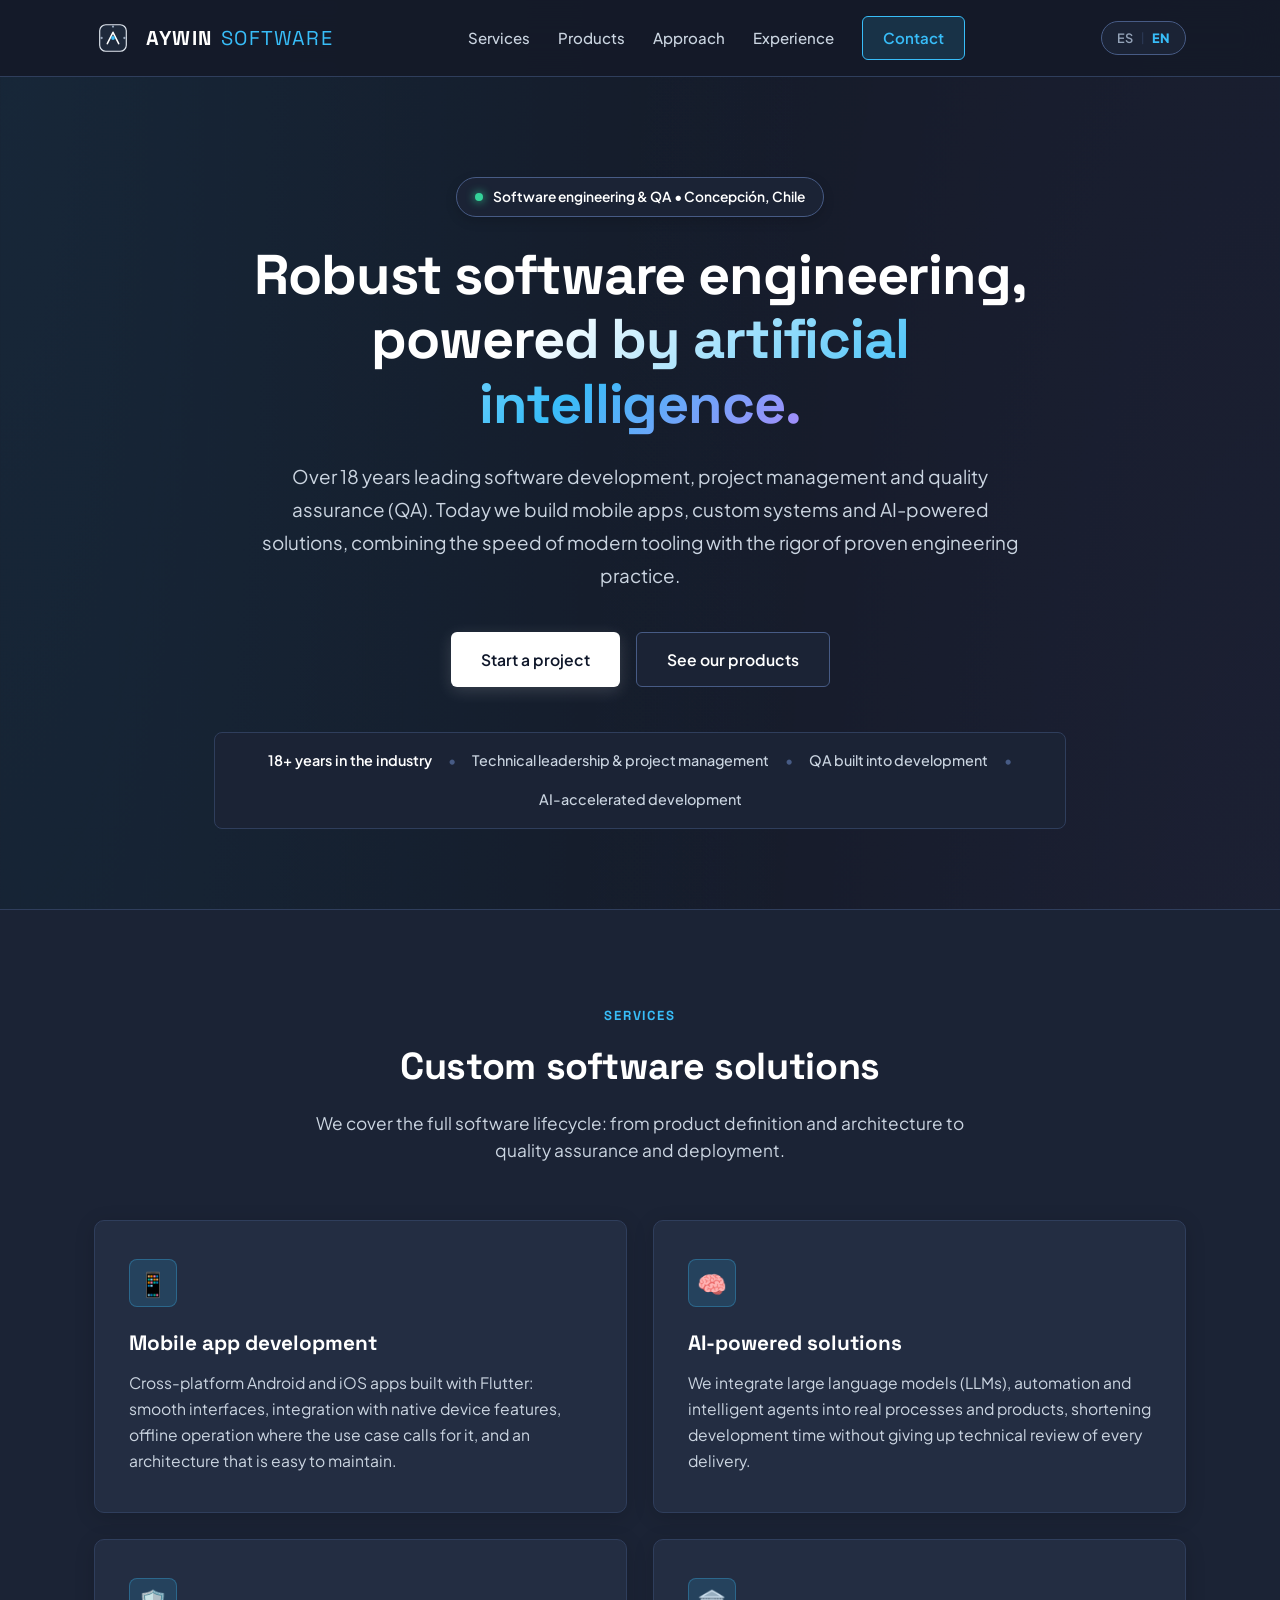
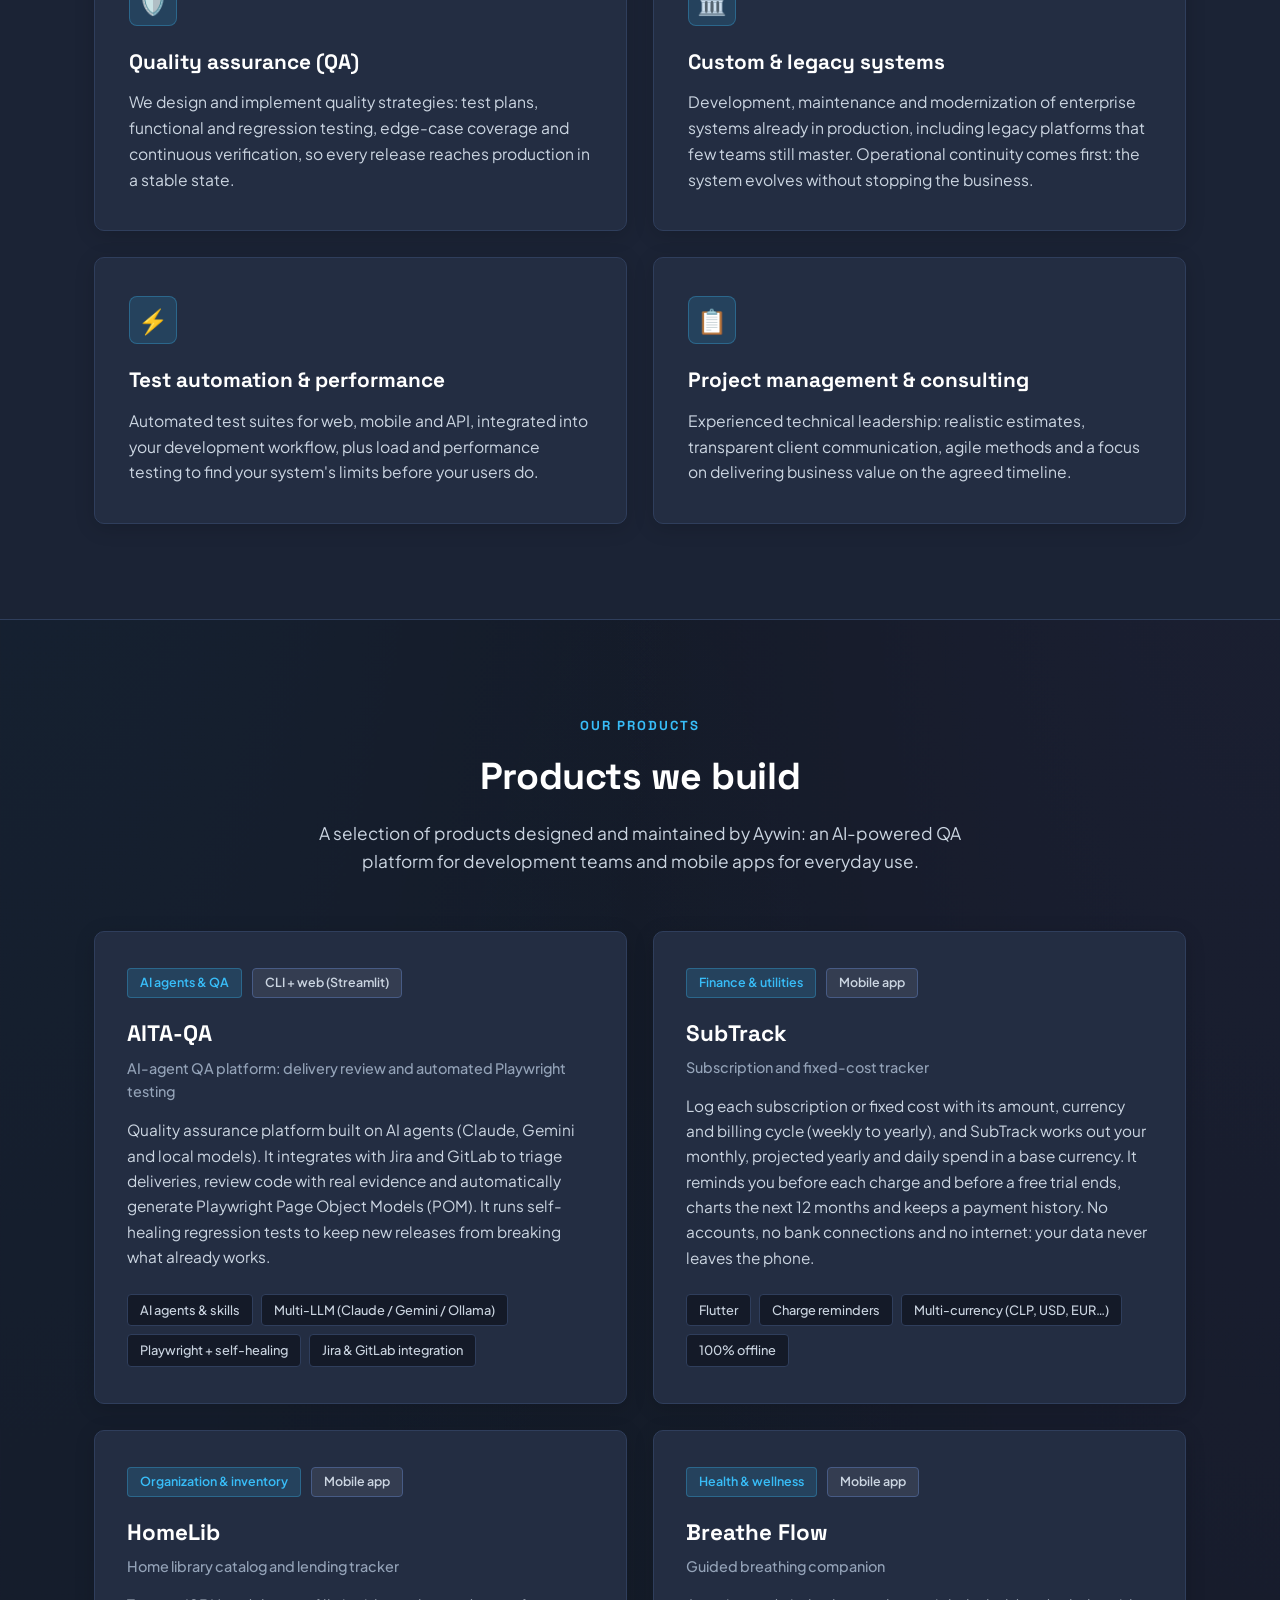
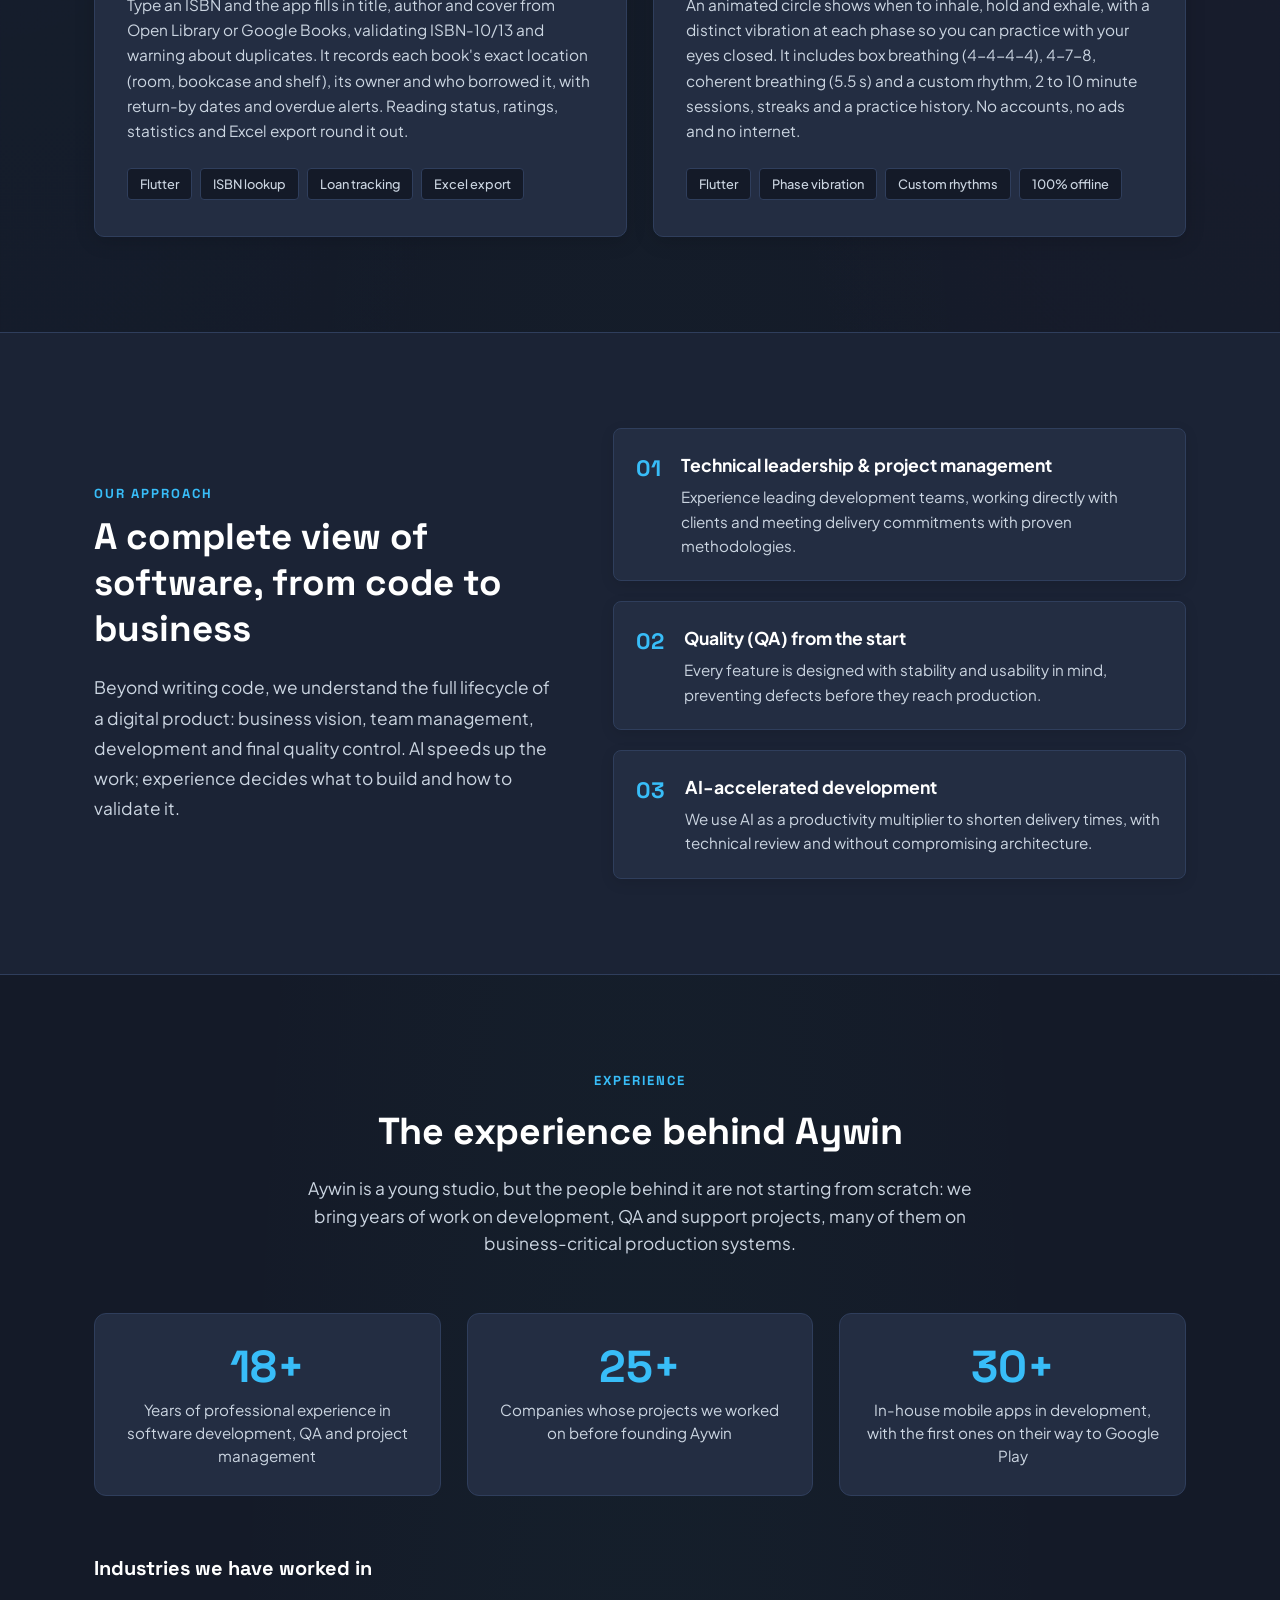
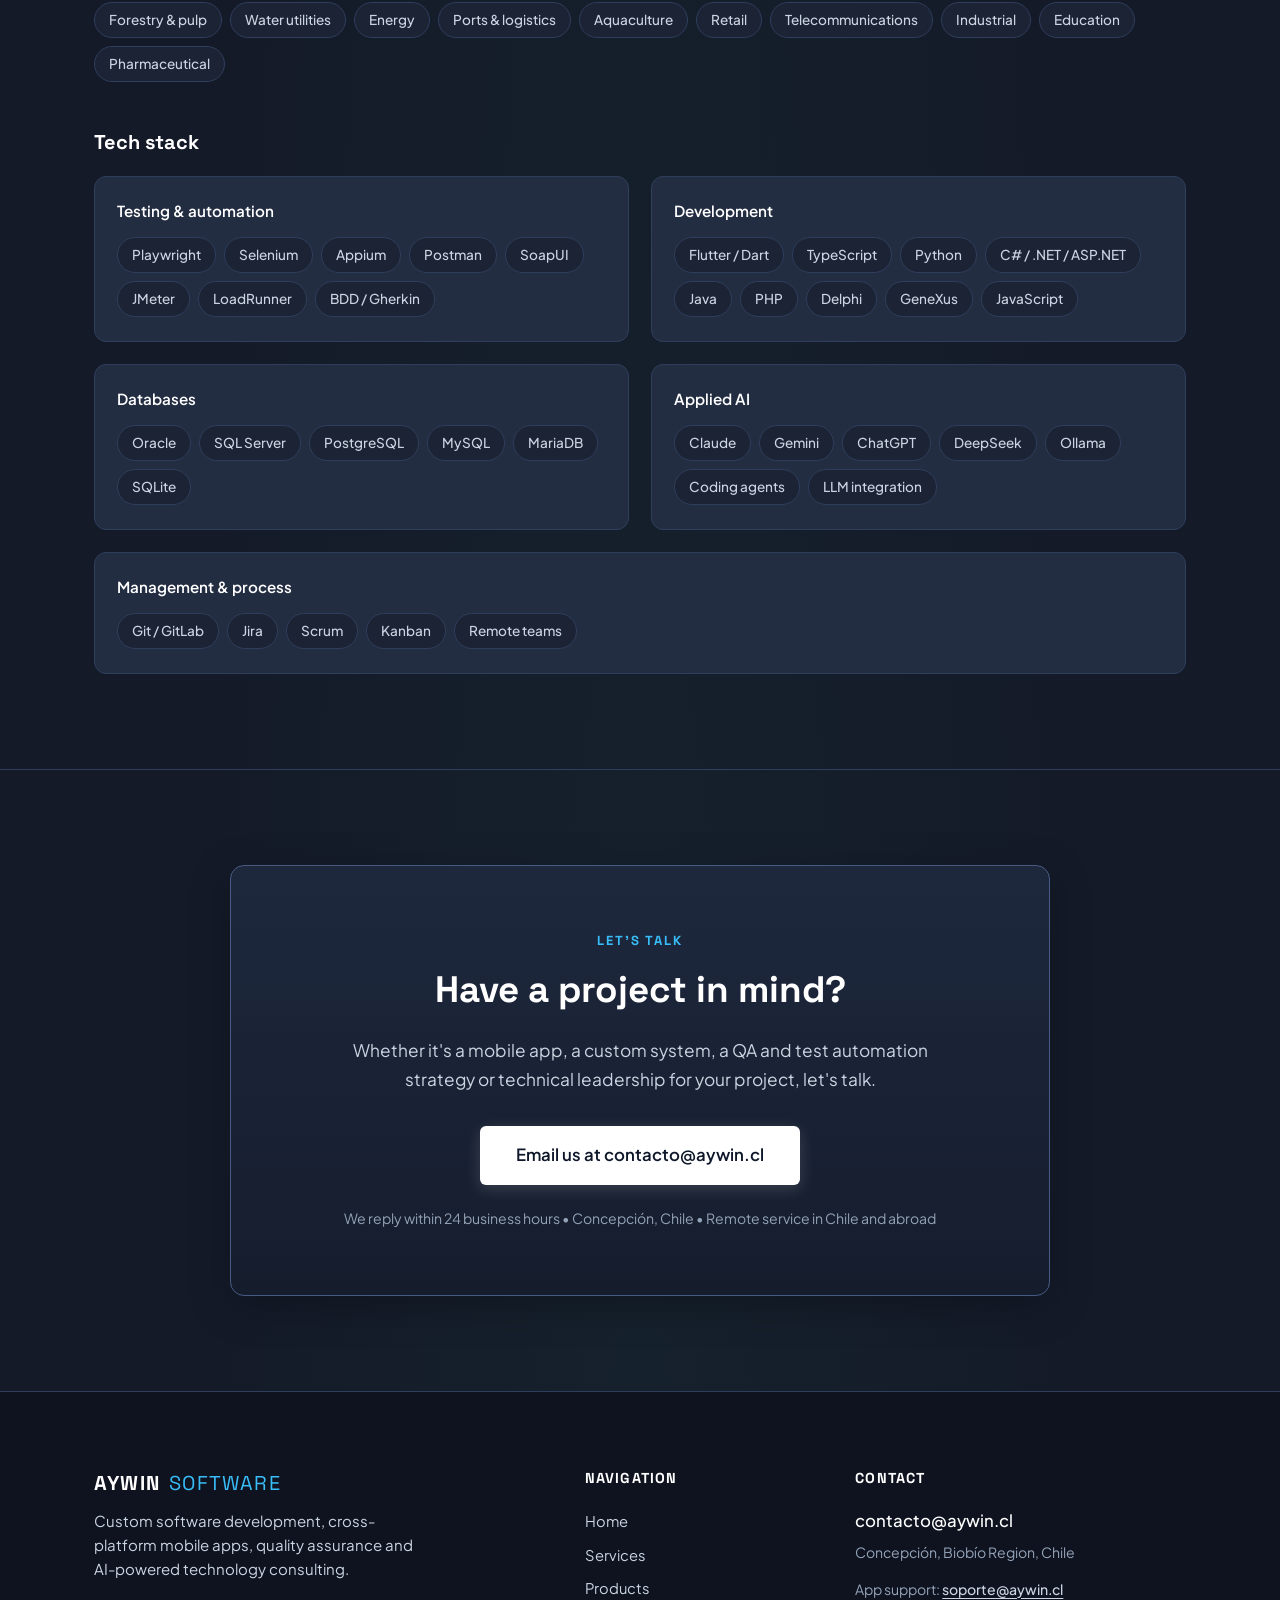
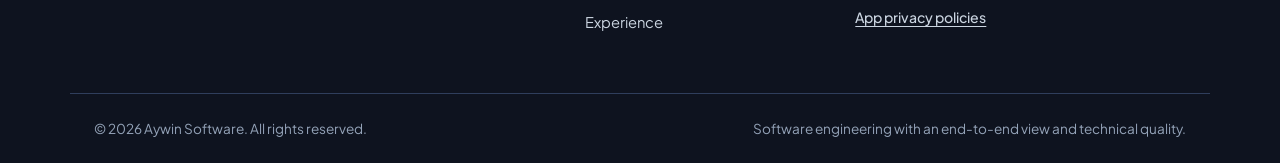
==== en/index.html @ 8db913af "Add static English landing (/en/) and revise privacy policies - en/index.html generated from index.h" ====
<!DOCTYPE html>
<html lang="en" data-i18n-mode="static">
<head>
    <!-- GENERADO por generar_en.js desde index.html + i18n.js. No editar a mano. -->
    <!-- Google tag (gtag.js) -->
    <script async src="https://www.googletagmanager.com/gtag/js?id=G-4CEL4YS32C"></script>
    <script>
      window.dataLayer = window.dataLayer || [];
      function gtag(){dataLayer.push(arguments);}
      gtag('js', new Date());

      gtag('config', 'G-4CEL4YS32C');
    </script>

    <meta charset="UTF-8">
    <meta name="viewport" content="width=device-width, initial-scale=1.0">
    <title>Aywin Software | Software engineering, QA &amp; AI • Concepción, Chile</title>
    <meta name="description" content="Software development, QA and test automation, Flutter mobile apps and AI solutions. Over 18 years of experience. Concepción, Chile.">
    <meta name="keywords" content="desarrollo de software concepcion, ingenieria de software concepcion, consultoria qa chile, automatizacion de pruebas biobio, testing playwright, desarrollo aplicaciones moviles chile, flutter concepcion, agentes ia chile, aita-qa">
    <meta name="author" content="Aywin Software">
    <meta name="robots" content="index, follow, max-image-preview:large">
    <link rel="canonical" href="https://aywin.cl/en/">
    <link rel="alternate" hreflang="es" href="https://aywin.cl/">
    <link rel="alternate" hreflang="en" href="https://aywin.cl/en/">
    <link rel="alternate" hreflang="x-default" href="https://aywin.cl/">

    <!-- Geolocalización SEO (Concepción, Región del Biobío, Chile) -->
    <meta name="geo.region" content="CL-BI">
    <meta name="geo.placename" content="Concepción">
    <meta name="geo.position" content="-36.827;-73.0503">
    <meta name="ICBM" content="-36.827, -73.0503">

    <!-- Open Graph / Redes Sociales (WhatsApp, LinkedIn, Facebook) -->
    <meta property="og:type" content="website">
    <meta property="og:url" content="https://aywin.cl/en/">
    <meta property="og:title" content="Aywin Software | Software engineering, QA &amp; AI">
    <meta property="og:description" content="Software development, QA and test automation, Flutter mobile apps and AI solutions. Over 18 years of experience. Concepción, Chile.">
    <meta property="og:image" content="https://aywin.cl/og-image.jpg">
    <meta property="og:image:width" content="1200">
    <meta property="og:image:height" content="630">
    <meta property="og:locale" content="en_US">
    <meta property="og:locale:alternate" content="es_CL">
    <meta property="og:site_name" content="Aywin Software">

    <!-- Twitter Card -->
    <meta name="twitter:card" content="summary_large_image">
    <meta name="twitter:url" content="https://aywin.cl/en/">
    <meta name="twitter:title" content="Aywin Software | Software engineering, QA &amp; AI">
    <meta name="twitter:description" content="Software development, QA and test automation, Flutter mobile apps and AI solutions. Over 18 years of experience. Concepción, Chile.">
    <meta name="twitter:image" content="https://aywin.cl/og-image.jpg">

    <!-- Datos Estructurados Schema.org (JSON-LD) para Google Search -->
    <script type="application/ld+json">
    {
      "@context": "https://schema.org",
      "@type": "ProfessionalService",
      "name": "Aywin Software",
      "image": "https://aywin.cl/og-image.jpg",
      "logo": "https://aywin.cl/apple-touch-icon.png",
      "@id": "https://aywin.cl/#organization",
      "url": "https://aywin.cl/",
      "email": "contacto@aywin.cl",
      "priceRange": "$$",
      "address": {
        "@type": "PostalAddress",
        "addressLocality": "Concepción",
        "addressRegion": "Región del Biobío",
        "addressCountry": "CL"
      },
      "geo": {
        "@type": "GeoCoordinates",
        "latitude": -36.827,
        "longitude": -73.0503
      },
      "areaServed": [
        { "@type": "AdministrativeArea", "name": "Región del Biobío" },
        { "@type": "Country", "name": "Chile" },
        { "@type": "Country", "name": "Global" }
      ],
      "knowsAbout": [
        "Software Engineering",
        "Quality Assurance",
        "Playwright Test Automation",
        "Flutter Mobile Development",
        "AI Agent Architectures",
        "Python",
        "PHP",
        ".NET"
      ]
    }
    </script>

    <link rel="preconnect" href="https://fonts.googleapis.com">
    <link rel="preconnect" href="https://fonts.gstatic.com" crossorigin>
    <link href="https://fonts.googleapis.com/css2?family=Plus+Jakarta+Sans:wght@400;500;600;700;800&family=Space+Grotesk:wght@500;600;700&display=swap" rel="stylesheet">
        <meta name="theme-color" content="#141A28">
    <link rel="icon" type="image/svg+xml" href="/favicon.svg">
    <link rel="apple-touch-icon" href="/apple-touch-icon.png">
    <link rel="stylesheet" href="/styles.css?v=1.5">
    <script src="/i18n.js?v=1.6" defer></script>
</head>
<body>

    <a href="#main" class="skip-link" data-i18n="a11y.skip">Skip to content</a>

    <!-- NAVEGACIÓN -->
    <header class="site-header">
        <div class="container nav-container">
            <a href="#inicio" class="brand-logo" aria-label="Aywin Software — Home">
                <svg class="logo-symbol" aria-hidden="true" focusable="false" viewBox="0 0 100 100" fill="none" xmlns="http://www.w3.org/2000/svg">
                    <rect x="15" y="15" width="70" height="70" rx="16" stroke="#E2E8F0" stroke-width="3" fill="#1E293B"/>
                    <path d="M35 65L50 35L65 65" stroke="#FFFFFF" stroke-width="4" stroke-linecap="round" stroke-linejoin="round"/>
                    <circle cx="50" cy="50" r="5" fill="#38BDF8"/>
                    <circle cx="50" cy="20" r="3" fill="#94A3B8"/>
                    <circle cx="80" cy="50" r="3" fill="#94A3B8"/>
                    <circle cx="20" cy="50" r="3" fill="#94A3B8"/>
                </svg>
                <span class="brand-text">AYWIN <span>SOFTWARE</span></span>
            </a>
            <nav class="nav-links" id="navLinks">
                <a href="#servicios" data-i18n="nav.services">Services</a>
                <a href="#productos" data-i18n="nav.products">Products</a>
                <a href="#ingenieria" data-i18n="nav.engineering">Approach</a>
                <a href="#experiencia" data-i18n="nav.experience">Experience</a>
                <a href="#contacto" class="btn-nav" data-i18n="nav.contact">Contact</a>
            </nav>
            <div class="nav-actions">
                <div class="lang-switch" id="langSwitch" role="group" aria-label="Cambiar idioma / Switch language">
                    <a class="lang-btn" href="/" hreflang="es" lang="es" data-lang="es" title="Español">ES</a>
                    <span class="lang-divider" aria-hidden="true">|</span>
                    <a class="lang-btn active" href="/en/" hreflang="en" lang="en" data-lang="en" title="English" aria-current="page">EN</a>
                </div>
                <button type="button" class="nav-toggle" id="navToggle" aria-label="Open navigation menu" aria-expanded="false" aria-controls="navLinks">
                    <span></span>
                    <span></span>
                    <span></span>
                </button>
            </div>
        </div>
    </header>

    <main id="main">

    <!-- HERO SECTION -->
    <section id="inicio" class="hero-section">
        <div class="container hero-content">
            <div class="badge-chip">
                <span class="status-indicator" aria-hidden="true"></span> <span data-i18n="hero.badge">Software engineering & QA • Concepción, Chile</span>
            </div>
            <h1 class="hero-title">
                <span data-i18n="hero.title_p1">Robust software engineering,</span> <br>
                <span class="gradient-text" data-i18n="hero.title_p2">powered by artificial intelligence.</span>
            </h1>
            <p class="hero-subtitle" data-i18n="hero.subtitle">Over 18 years leading software development, project management and quality assurance (QA). Today we build mobile apps, custom systems and AI-powered solutions, combining the speed of modern tooling with the rigor of proven engineering practice.</p>
            <div class="hero-actions">
                <a href="#contacto" class="btn btn-primary" data-i18n="hero.btn_project">Start a project</a>
                <a href="#productos" class="btn btn-secondary" data-i18n="hero.btn_portfolio">See our products</a>
            </div>
            <div class="credentials-strip">
                <span class="credential-tag" data-i18n="hero.cred_years">18+ years in the industry</span>
                <span class="dot" aria-hidden="true">•</span>
                <span data-i18n="hero.cred_leadership">Technical leadership & project management</span>
                <span class="dot" aria-hidden="true">•</span>
                <span data-i18n="hero.cred_qa">QA built into development</span>
                <span class="dot" aria-hidden="true">•</span>
                <span data-i18n="hero.cred_ai">AI-accelerated development</span>
            </div>
        </div>
    </section>

    <!-- CAPACIDADES & SERVICIOS EMPRESARIALES -->
    <section id="servicios" class="services-section">
        <div class="container">
            <div class="section-header text-center">
                <span class="section-tag" data-i18n="services.tag">SERVICES</span>
                <h2 data-i18n="services.title">Custom software solutions</h2>
                <p data-i18n="services.subtitle">We cover the full software lifecycle: from product definition and architecture to quality assurance and deployment.</p>
            </div>

            <div class="services-grid">
                
                <div class="service-card">
                    <div class="service-icon-box" aria-hidden="true">📱</div>
                    <h3 data-i18n="services.mobile.title">Mobile app development</h3>
                    <p data-i18n="services.mobile.desc">Cross-platform Android and iOS apps built with Flutter: smooth interfaces, integration with native device features, offline operation where the use case calls for it, and an architecture that is easy to maintain.</p>
                </div>

                <div class="service-card">
                    <div class="service-icon-box" aria-hidden="true">🧠</div>
                    <h3 data-i18n="services.ai.title">AI-powered solutions</h3>
                    <p data-i18n="services.ai.desc">We integrate large language models (LLMs), automation and intelligent agents into real processes and products, shortening development time without giving up technical review of every delivery.</p>
                </div>

                <div class="service-card">
                    <div class="service-icon-box" aria-hidden="true">🛡️</div>
                    <h3 data-i18n="services.qa.title">Quality assurance (QA)</h3>
                    <p data-i18n="services.qa.desc">We design and implement quality strategies: test plans, functional and regression testing, edge-case coverage and continuous verification, so every release reaches production in a stable state.</p>
                </div>

                <div class="service-card">
                    <div class="service-icon-box" aria-hidden="true">🏛️</div>
                    <h3 data-i18n="services.legacy.title">Custom & legacy systems</h3>
                    <p data-i18n="services.legacy.desc">Development, maintenance and modernization of enterprise systems already in production, including legacy platforms that few teams still master. Operational continuity comes first: the system evolves without stopping the business.</p>
                </div>

                <div class="service-card">
                    <div class="service-icon-box" aria-hidden="true">⚡</div>
                    <h3 data-i18n="services.automation.title">Test automation & performance</h3>
                    <p data-i18n="services.automation.desc">Automated test suites for web, mobile and API, integrated into your development workflow, plus load and performance testing to find your system's limits before your users do.</p>
                </div>

                <div class="service-card">
                    <div class="service-icon-box" aria-hidden="true">📋</div>
                    <h3 data-i18n="services.consulting.title">Project management & consulting</h3>
                    <p data-i18n="services.consulting.desc">Experienced technical leadership: realistic estimates, transparent client communication, agile methods and a focus on delivering business value on the agreed timeline.</p>
                </div>

            </div>
        </div>
    </section>

    <!-- PORTAFOLIO DE PRODUCTOS PROPIOS -->
    <section id="productos" class="portfolio-section">
        <div class="container">
            <div class="section-header text-center">
                <span class="section-tag" data-i18n="products.tag">OUR PRODUCTS</span>
                <h2 data-i18n="products.title">Products we build</h2>
                <p data-i18n="products.subtitle">A selection of products designed and maintained by Aywin: an AI-powered QA platform for development teams and mobile apps for everyday use.</p>
            </div>

            <div class="portfolio-grid">

                <!-- CARD 1: AITA-QA -->
                <div class="portfolio-card">
                    <div class="card-meta">
                        <span class="category-pill" data-i18n="product.aita.cat">AI agents & QA</span>
                        <span class="platform-pill" data-i18n="product.aita.platform">CLI + web (Streamlit)</span>
                    </div>
                    <h3 data-i18n="product.aita.title">AITA-QA</h3>
                    <p class="card-subtitle" data-i18n="product.aita.subtitle">AI-agent QA platform: delivery review and automated Playwright testing</p>
                    <p class="card-description" data-i18n="product.aita.desc">Quality assurance platform built on AI agents (Claude, Gemini and local models). It integrates with Jira and GitLab to triage deliveries, review code with real evidence and automatically generate Playwright Page Object Models (POM). It runs self-healing regression tests to keep new releases from breaking what already works.</p>
                    <div class="card-badges">
                        <span data-i18n="product.aita.b1">AI agents & skills</span>
                        <span data-i18n="product.aita.b2">Multi-LLM (Claude / Gemini / Ollama)</span>
                        <span data-i18n="product.aita.b3">Playwright + self-healing</span>
                        <span data-i18n="product.aita.b4">Jira & GitLab integration</span>
                    </div>
                </div>

                <!-- CARD 2: SUBTRACK -->
                <div class="portfolio-card">
                    <div class="card-meta">
                        <span class="category-pill" data-i18n="product.subtrack.cat">Finance & utilities</span>
                        <span class="platform-pill" data-i18n="product.subtrack.platform">Mobile app</span>
                    </div>
                    <h3 data-i18n="product.subtrack.title">SubTrack</h3>
                    <p class="card-subtitle" data-i18n="product.subtrack.subtitle">Subscription and fixed-cost tracker</p>
                    <p class="card-description" data-i18n="product.subtrack.desc">Log each subscription or fixed cost with its amount, currency and billing cycle (weekly to yearly), and SubTrack works out your monthly, projected yearly and daily spend in a base currency. It reminds you before each charge and before a free trial ends, charts the next 12 months and keeps a payment history. No accounts, no bank connections and no internet: your data never leaves the phone.</p>
                    <div class="card-badges">
                        <span data-i18n="product.subtrack.b1">Flutter</span>
                        <span data-i18n="product.subtrack.b2">Charge reminders</span>
                        <span data-i18n="product.subtrack.b3">Multi-currency (CLP, USD, EUR…)</span>
                        <span data-i18n="product.subtrack.b4">100% offline</span>
                    </div>
                </div>

                <!-- CARD 3: HOMELIB -->
                <div class="portfolio-card">
                    <div class="card-meta">
                        <span class="category-pill" data-i18n="product.library.cat">Organization & inventory</span>
                        <span class="platform-pill" data-i18n="product.library.platform">Mobile app</span>
                    </div>
                    <h3 data-i18n="product.library.title">HomeLib</h3>
                    <p class="card-subtitle" data-i18n="product.library.subtitle">Home library catalog and lending tracker</p>
                    <p class="card-description" data-i18n="product.library.desc">Type an ISBN and the app fills in title, author and cover from Open Library or Google Books, validating ISBN-10/13 and warning about duplicates. It records each book's exact location (room, bookcase and shelf), its owner and who borrowed it, with return-by dates and overdue alerts. Reading status, ratings, statistics and Excel export round it out.</p>
                    <div class="card-badges">
                        <span data-i18n="product.library.b1">Flutter</span>
                        <span data-i18n="product.library.b2">ISBN lookup</span>
                        <span data-i18n="product.library.b3">Loan tracking</span>
                        <span data-i18n="product.library.b4">Excel export</span>
                    </div>
                </div>

                <!-- CARD 4: BREATHE FLOW -->
                <div class="portfolio-card">
                    <div class="card-meta">
                        <span class="category-pill" data-i18n="product.breathe.cat">Health & wellness</span>
                        <span class="platform-pill" data-i18n="product.breathe.platform">Mobile app</span>
                    </div>
                    <h3 data-i18n="product.breathe.title">Breathe Flow</h3>
                    <p class="card-subtitle" data-i18n="product.breathe.subtitle">Guided breathing companion</p>
                    <p class="card-description" data-i18n="product.breathe.desc">An animated circle shows when to inhale, hold and exhale, with a distinct vibration at each phase so you can practice with your eyes closed. It includes box breathing (4-4-4-4), 4-7-8, coherent breathing (5.5 s) and a custom rhythm, 2 to 10 minute sessions, streaks and a practice history. No accounts, no ads and no internet.</p>
                    <div class="card-badges">
                        <span data-i18n="product.breathe.b1">Flutter</span>
                        <span data-i18n="product.breathe.b2">Phase vibration</span>
                        <span data-i18n="product.breathe.b3">Custom rhythms</span>
                        <span data-i18n="product.breathe.b4">100% offline</span>
                    </div>
                </div>

            </div>
        </div>
    </section>

    <!-- INGENIERÍA & VANGUARDIA IA -->
    <section id="ingenieria" class="approach-section">
        <div class="container">
            <div class="approach-grid">
                <div class="approach-lead">
                    <span class="section-tag" data-i18n="diff.tag">OUR APPROACH</span>
                    <h2 data-i18n="diff.title">A complete view of software, from code to business</h2>
                    <p data-i18n="diff.lead">Beyond writing code, we understand the full lifecycle of a digital product: business vision, team management, development and final quality control. AI speeds up the work; experience decides what to build and how to validate it.</p>
                </div>
                <div class="approach-items">
                    <div class="approach-item">
                        <div class="item-num">01</div>
                        <div>
                            <h4 data-i18n="diff.item1.title">Technical leadership & project management</h4>
                            <p data-i18n="diff.item1.desc">Experience leading development teams, working directly with clients and meeting delivery commitments with proven methodologies.</p>
                        </div>
                    </div>
                    <div class="approach-item">
                        <div class="item-num">02</div>
                        <div>
                            <h4 data-i18n="diff.item2.title">Quality (QA) from the start</h4>
                            <p data-i18n="diff.item2.desc">Every feature is designed with stability and usability in mind, preventing defects before they reach production.</p>
                        </div>
                    </div>
                    <div class="approach-item">
                        <div class="item-num">03</div>
                        <div>
                            <h4 data-i18n="diff.item3.title">AI-accelerated development</h4>
                            <p data-i18n="diff.item3.desc">We use AI as a productivity multiplier to shorten delivery times, with technical review and without compromising architecture.</p>
                        </div>
                    </div>
                </div>
            </div>
        </div>
    </section>

    <!-- EXPERIENCIA -->
    <section id="experiencia" class="experience-section">
        <div class="container">
            <div class="section-header text-center">
                <span class="section-tag" data-i18n="exp.tag">EXPERIENCE</span>
                <h2 data-i18n="exp.title">The experience behind Aywin</h2>
                <p data-i18n="exp.subtitle">Aywin is a young studio, but the people behind it are not starting from scratch: we bring years of work on development, QA and support projects, many of them on business-critical production systems.</p>
            </div>

            <div class="stats-grid">
                <div class="stat-tile">
                    <div class="stat-value">18+</div>
                    <div class="stat-label" data-i18n="exp.stat_years">Years of professional experience in software development, QA and project management</div>
                </div>
                <div class="stat-tile">
                    <div class="stat-value">25+</div>
                    <div class="stat-label" data-i18n="exp.stat_companies">Companies whose projects we worked on before founding Aywin</div>
                </div>
                <div class="stat-tile">
                    <div class="stat-value">30+</div>
                    <div class="stat-label" data-i18n="exp.stat_apps">In-house mobile apps in development, with the first ones on their way to Google Play</div>
                </div>
            </div>

            <div class="exp-block">
                <h3 data-i18n="exp.sectors_title">Industries we have worked in</h3>
                <div class="chip-row">
                    <span data-i18n="exp.sector.forestry">Forestry & pulp</span>
                    <span data-i18n="exp.sector.water">Water utilities</span>
                    <span data-i18n="exp.sector.energy">Energy</span>
                    <span data-i18n="exp.sector.ports">Ports & logistics</span>
                    <span data-i18n="exp.sector.aqua">Aquaculture</span>
                    <span data-i18n="exp.sector.retail">Retail</span>
                    <span data-i18n="exp.sector.telco">Telecommunications</span>
                    <span data-i18n="exp.sector.industry">Industrial</span>
                    <span data-i18n="exp.sector.education">Education</span>
                    <span data-i18n="exp.sector.pharma">Pharmaceutical</span>
                </div>
            </div>

            <div class="exp-block">
                <h3 data-i18n="exp.stack_title">Tech stack</h3>
                <div class="stack-grid">
                    <div class="stack-group">
                        <h4 data-i18n="exp.stack.testing">Testing & automation</h4>
                        <div class="chip-row">
                            <span>Playwright</span><span>Selenium</span><span>Appium</span><span>Postman</span><span>SoapUI</span><span>JMeter</span><span>LoadRunner</span><span>BDD / Gherkin</span>
                        </div>
                    </div>
                    <div class="stack-group">
                        <h4 data-i18n="exp.stack.dev">Development</h4>
                        <div class="chip-row">
                            <span>Flutter / Dart</span><span>TypeScript</span><span>Python</span><span>C# / .NET / ASP.NET</span><span>Java</span><span>PHP</span><span>Delphi</span><span>GeneXus</span><span>JavaScript</span>
                        </div>
                    </div>
                    <div class="stack-group">
                        <h4 data-i18n="exp.stack.data">Databases</h4>
                        <div class="chip-row">
                            <span>Oracle</span><span>SQL Server</span><span>PostgreSQL</span><span>MySQL</span><span>MariaDB</span><span>SQLite</span>
                        </div>
                    </div>
                    <div class="stack-group">
                        <h4 data-i18n="exp.stack.ai">Applied AI</h4>
                        <div class="chip-row">
                            <span>Claude</span><span>Gemini</span><span>ChatGPT</span><span>DeepSeek</span><span>Ollama</span><span data-i18n="exp.stack.agents">Coding agents</span><span data-i18n="exp.stack.llm">LLM integration</span>
                        </div>
                    </div>
                    <div class="stack-group">
                        <h4 data-i18n="exp.stack.process">Management & process</h4>
                        <div class="chip-row">
                            <span>Git / GitLab</span><span>Jira</span><span>Scrum</span><span>Kanban</span><span data-i18n="exp.stack.remote">Remote teams</span>
                        </div>
                    </div>
                </div>
            </div>
        </div>
    </section>

    <!-- CONTACTO / CTA -->
    <section id="contacto" class="contact-section">
        <div class="container">
            <div class="contact-box">
                <span class="section-tag" data-i18n="contact.tag">LET'S TALK</span>
                <h2 data-i18n="contact.title">Have a project in mind?</h2>
                <p data-i18n="contact.subtitle">Whether it's a mobile app, a custom system, a QA and test automation strategy or technical leadership for your project, let's talk.</p>
                <div class="contact-action-row">
                    <a href="mailto:contacto@aywin.cl" class="btn btn-primary btn-large" data-i18n="contact.btn">Email us at contacto@aywin.cl</a>
                </div>
                <p class="contact-subtext" data-i18n="contact.subtext">We reply within 24 business hours • Concepción, Chile • Remote service in Chile and abroad</p>
            </div>
        </div>
    </section>

    </main>

    <!-- FOOTER -->
    <footer class="site-footer">
        <div class="container footer-container">
            <div class="footer-col-brand">
                <div class="brand-text">AYWIN <span>SOFTWARE</span></div>
                <p class="footer-desc" data-i18n="footer.desc">Custom software development, cross-platform mobile apps, quality assurance and AI-powered technology consulting.</p>
            </div>
            <div class="footer-col-links">
                <h4 data-i18n="footer.nav_title">Navigation</h4>
                <ul>
                    <li><a href="#inicio" data-i18n="footer.nav_home">Home</a></li>
                    <li><a href="#servicios" data-i18n="footer.nav_services">Services</a></li>
                    <li><a href="#productos" data-i18n="footer.nav_products">Products</a></li>
                    <li><a href="#experiencia" data-i18n="nav.experience">Experience</a></li>
                </ul>
            </div>
            <div class="footer-col-contact">
                <h4 data-i18n="footer.contact_title">Contact</h4>
                <p><a href="mailto:contacto@aywin.cl">contacto@aywin.cl</a></p>
                <p class="location-text" data-i18n="footer.location">Concepción, Biobío Region, Chile</p>
                <p class="footer-support"><span data-i18n="footer.support">App support:</span> <a href="mailto:soporte@aywin.cl">soporte@aywin.cl</a></p>
                <p class="footer-support"><a href="/privacy.html" data-i18n="footer.privacy">App privacy policies</a></p>
            </div>
        </div>
        <div class="footer-bottom">
            <div class="container bottom-bar">
                <p data-i18n="footer.rights">&copy; 2026 Aywin Software. All rights reserved.</p>
                <p data-i18n="footer.tagline">Software engineering with an end-to-end view and technical quality.</p>
            </div>
        </div>
    </footer>

    <script>
        const navToggle = document.getElementById('navToggle');
        const navLinks = document.getElementById('navLinks');
        if (navToggle && navLinks) {
            const setMenu = (open) => {
                navLinks.classList.toggle('active', open);
                navToggle.classList.toggle('open', open);
                navToggle.setAttribute('aria-expanded', String(open));
            };
            navToggle.addEventListener('click', () => {
                setMenu(!navLinks.classList.contains('active'));
            });
            navLinks.querySelectorAll('a').forEach(link => {
                link.addEventListener('click', () => setMenu(false));
            });
            document.addEventListener('keydown', (e) => {
                if (e.key === 'Escape' && navLinks.classList.contains('active')) {
                    setMenu(false);
                    navToggle.focus();
                }
            });
        }
    </script>
</body>
</html>
---- styles.css ----
/* ==========================================================================
   AYWIN SOFTWARE - PALETA CORPORATIVA ELEVADA: SLATE CLARO, GRAFITO & CONTRASTE
   ========================================================================== */

:root {
    /* Fondos más claros y contrastados (Slate Corporativo) */
    --bg-base: #141A28;
    --bg-surface: #1B2335;
    --bg-card: #232D42;
    --bg-card-hover: #2B3852;
    --bg-elevated: #33415D;
    
    /* Bordes con alto contraste y definición */
    --border-subtle: #2F3E5C;
    --border-medium: #475B85;
    --border-bright: rgba(255, 255, 255, 0.25);
    
    /* Tipografía nítida */
    --text-primary: #FFFFFF;
    --text-secondary: #CBD5E1;   /* Slate 300: Mucho más legible y claro */
    --text-muted: #94A3B8;       /* Slate 400 */
    
    /* Acentos Tecnológicos & IA */
    --accent-cyan: #38BDF8;      /* Sky 400 */
    --accent-cyan-subtle: rgba(56, 189, 248, 0.15);
    --accent-emerald: #34D399;   /* Emerald 400 */
    --accent-purple: #A78BFA;    /* Violet 400 - Representando IA */
    
    --font-heading: 'Space Grotesk', sans-serif;
    --font-body: 'Plus Jakarta Sans', -apple-system, BlinkMacSystemFont, sans-serif;
}

* {
    box-sizing: border-box;
    margin: 0;
    padding: 0;
}

html {
    scroll-behavior: smooth;
    background-color: var(--bg-base);
    color: var(--text-primary);
    font-family: var(--font-body);
}

body {
    line-height: 1.6;
    overflow-x: hidden;
    background-color: var(--bg-base);
    background-image: 
        radial-gradient(at 0% 0%, rgba(56, 189, 248, 0.08) 0px, transparent 45%),
        radial-gradient(at 100% 20%, rgba(167, 139, 250, 0.06) 0px, transparent 40%),
        radial-gradient(at 50% 100%, rgba(52, 211, 153, 0.04) 0px, transparent 50%);
}

.container {
    max-width: 1140px;
    margin: 0 auto;
    padding: 0 24px;
}

/* ==========================================================================
   NAVBAR
   ========================================================================== */

.site-header {
    position: sticky;
    top: 0;
    z-index: 100;
    backdrop-filter: blur(18px);
    background: rgba(20, 26, 40, 0.9);
    border-bottom: 1px solid var(--border-subtle);
}

.nav-container {
    display: flex;
    align-items: center;
    justify-content: space-between;
    height: 76px;
}

.brand-logo {
    display: flex;
    align-items: center;
    gap: 14px;
    text-decoration: none;
    color: var(--text-primary);
}

.logo-symbol {
    width: 38px;
    height: 38px;
}

.brand-text {
    font-family: var(--font-heading);
    font-size: 1.25rem;
    font-weight: 700;
    letter-spacing: 0.06em;
    color: #FFFFFF;
}

.brand-text span {
    font-weight: 400;
    color: var(--accent-cyan);
    margin-left: 3px;
}

.nav-links {
    display: flex;
    align-items: center;
    gap: 28px;
}

.nav-links a {
    color: var(--text-secondary);
    text-decoration: none;
    font-size: 0.94rem;
    font-weight: 500;
    transition: color 0.2s ease;
}

.nav-links a:hover {
    color: #FFFFFF;
}

.btn-nav {
    padding: 9px 20px;
    border: 1px solid var(--accent-cyan);
    border-radius: 6px;
    background: var(--accent-cyan-subtle);
    color: var(--accent-cyan) !important;
    font-weight: 600 !important;
    transition: all 0.25s ease !important;
}

.btn-nav:hover {
    background: var(--accent-cyan);
    color: #0F172A !important;
    box-shadow: 0 0 20px rgba(56, 189, 248, 0.4);
}

.nav-actions {
    display: flex;
    align-items: center;
    gap: 16px;
}

.lang-switch {
    display: inline-flex;
    align-items: center;
    gap: 3px;
    padding: 4px 10px;
    background: var(--bg-surface);
    border: 1px solid var(--border-medium);
    border-radius: 999px;
}

.lang-btn {
    background: transparent;
    border: none;
    color: var(--text-muted);
    font-family: var(--font-body);
    font-size: 0.8rem;
    font-weight: 600;
    cursor: pointer;
    padding: 2px 5px;
    border-radius: 4px;
    transition: all 0.2s ease;
}

.lang-btn:hover {
    color: #FFFFFF;
}

.lang-btn.active {
    color: var(--accent-cyan);
    font-weight: 800;
}

/* En la landing (/ y /en/) los botones de idioma son enlaces entre páginas */
a.lang-btn {
    text-decoration: none;
    display: inline-block;
}

.lang-divider {
    color: var(--border-subtle);
    font-size: 0.72rem;
    user-select: none;
}

.nav-toggle {
    display: none;
}

/* ==========================================================================
   HERO SECTION
   ========================================================================== */

.hero-section {
    padding: 100px 0 80px;
    text-align: center;
    border-bottom: 1px solid var(--border-subtle);
}

.hero-content {
    max-width: 900px;
}

.badge-chip {
    display: inline-flex;
    align-items: center;
    gap: 10px;
    padding: 8px 18px;
    border-radius: 999px;
    background: var(--bg-surface);
    border: 1px solid var(--border-medium);
    font-size: 0.86rem;
    font-weight: 600;
    color: var(--text-primary);
    margin-bottom: 26px;
    box-shadow: 0 4px 12px rgba(0, 0, 0, 0.15);
}

.status-indicator {
    width: 8px;
    height: 8px;
    background: var(--accent-emerald);
    border-radius: 50%;
    box-shadow: 0 0 10px var(--accent-emerald);
}

.hero-title {
    font-family: var(--font-heading);
    font-size: 3.5rem;
    font-weight: 700;
    line-height: 1.15;
    color: #FFFFFF;
    margin-bottom: 24px;
    letter-spacing: -0.02em;
}

.gradient-text {
    background: linear-gradient(135deg, #FFFFFF 20%, #38BDF8 70%, #A78BFA 100%);
    -webkit-background-clip: text;
    -webkit-text-fill-color: transparent;
}

.hero-subtitle {
    font-size: 1.18rem;
    color: var(--text-secondary);
    line-height: 1.75;
    margin-bottom: 40px;
    max-width: 780px;
    margin-left: auto;
    margin-right: auto;
}

.hero-actions {
    display: flex;
    justify-content: center;
    gap: 16px;
    margin-bottom: 45px;
}

.btn {
    display: inline-flex;
    align-items: center;
    justify-content: center;
    padding: 14px 30px;
    border-radius: 6px;
    font-size: 0.98rem;
    font-weight: 600;
    text-decoration: none;
    transition: all 0.25s ease;
}

.btn-primary {
    background: #FFFFFF;
    color: #0F172A;
    box-shadow: 0 4px 16px rgba(255, 255, 255, 0.15);
}

.btn-primary:hover {
    background: #E2E8F0;
    transform: translateY(-2px);
    box-shadow: 0 8px 25px rgba(255, 255, 255, 0.25);
}

.btn-secondary {
    background: var(--bg-surface);
    color: var(--text-primary);
    border: 1px solid var(--border-medium);
}

.btn-secondary:hover {
    border-color: #FFFFFF;
    background: var(--bg-card);
    transform: translateY(-2px);
}

.btn-large {
    padding: 16px 36px;
    font-size: 1.05rem;
}

/* BARRA DE CREDENCIALES & TECH */
.credentials-strip {
    display: flex;
    justify-content: center;
    align-items: center;
    flex-wrap: wrap;
    gap: 16px;
    padding: 16px 24px;
    border-radius: 8px;
    background: var(--bg-surface);
    border: 1px solid var(--border-subtle);
    font-size: 0.9rem;
    color: var(--text-secondary);
    font-weight: 500;
}

.credential-tag {
    color: #FFFFFF;
    font-weight: 600;
}

.credentials-strip .dot {
    color: var(--border-medium);
}

/* ==========================================================================
   SERVICIOS / CAPACIDADES
   ========================================================================== */

.services-section {
    padding: 95px 0;
    border-bottom: 1px solid var(--border-subtle);
    background: var(--bg-surface);
}

.section-tag {
    font-family: var(--font-heading);
    font-size: 0.82rem;
    font-weight: 700;
    letter-spacing: 0.15em;
    color: var(--accent-cyan);
    display: block;
    margin-bottom: 10px;
}

.section-header {
    max-width: 700px;
    margin: 0 auto 55px;
}

.section-header h2 {
    font-family: var(--font-heading);
    font-size: 2.35rem;
    color: #FFFFFF;
    margin-bottom: 14px;
    letter-spacing: -0.01em;
}

.section-header p {
    color: var(--text-secondary);
    font-size: 1.08rem;
}

.text-center {
    text-align: center;
}

.services-grid {
    display: grid;
    grid-template-columns: repeat(2, 1fr);
    gap: 26px;
}

.service-card {
    background: var(--bg-card);
    border: 1px solid var(--border-subtle);
    border-radius: 10px;
    padding: 38px 34px;
    transition: all 0.25s ease;
    box-shadow: 0 4px 20px rgba(0, 0, 0, 0.15);
}

.service-card:hover {
    border-color: var(--accent-cyan);
    transform: translateY(-4px);
    box-shadow: 0 12px 30px rgba(0, 0, 0, 0.25);
    background: var(--bg-card-hover);
}

.service-icon-box {
    width: 48px;
    height: 48px;
    border-radius: 8px;
    background: var(--accent-cyan-subtle);
    border: 1px solid rgba(56, 189, 248, 0.3);
    display: flex;
    align-items: center;
    justify-content: center;
    font-size: 1.5rem;
    margin-bottom: 20px;
}

.service-card h3 {
    font-family: var(--font-heading);
    font-size: 1.3rem;
    color: #FFFFFF;
    margin-bottom: 10px;
}

.service-card p {
    color: var(--text-secondary);
    font-size: 0.98rem;
    line-height: 1.65;
}

/* ==========================================================================
   PORTAFOLIO DE PRODUCTOS & UTILIDADES
   ========================================================================== */

.portfolio-section {
    padding: 95px 0;
    border-bottom: 1px solid var(--border-subtle);
}

.portfolio-grid {
    display: grid;
    grid-template-columns: repeat(2, 1fr);
    gap: 26px;
}

.portfolio-card {
    background: var(--bg-card);
    border: 1px solid var(--border-subtle);
    border-radius: 10px;
    padding: 36px 32px;
    display: flex;
    flex-direction: column;
    justify-content: space-between;
    transition: all 0.25s ease;
    box-shadow: 0 4px 20px rgba(0, 0, 0, 0.15);
}

.portfolio-card:hover {
    border-color: var(--border-bright);
    transform: translateY(-4px);
    box-shadow: 0 12px 30px rgba(0, 0, 0, 0.3);
    background: var(--bg-card-hover);
}

.card-meta {
    display: flex;
    gap: 10px;
    margin-bottom: 18px;
}

.category-pill,
.platform-pill {
    font-size: 0.78rem;
    font-weight: 600;
    padding: 4px 12px;
    border-radius: 4px;
}

.category-pill {
    background: var(--accent-cyan-subtle);
    color: var(--accent-cyan);
    border: 1px solid rgba(56, 189, 248, 0.3);
}

.platform-pill {
    background: rgba(255, 255, 255, 0.08);
    color: var(--text-secondary);
    border: 1px solid var(--border-medium);
}

.portfolio-card h3 {
    font-family: var(--font-heading);
    font-size: 1.4rem;
    color: #FFFFFF;
    margin-bottom: 4px;
}

.card-subtitle {
    font-size: 0.9rem;
    color: var(--text-muted);
    margin-bottom: 14px;
    font-weight: 500;
}

.card-description {
    color: var(--text-secondary);
    font-size: 0.96rem;
    line-height: 1.65;
    margin-bottom: 24px;
}

.card-badges {
    display: flex;
    flex-wrap: wrap;
    gap: 8px;
}

.card-badges span {
    font-size: 0.8rem;
    font-weight: 500;
    padding: 5px 12px;
    border-radius: 4px;
    background: var(--bg-base);
    color: var(--text-secondary);
    border: 1px solid var(--border-subtle);
}

/* ==========================================================================
   ENFOQUE / VALOR
   ========================================================================== */

.approach-section {
    padding: 95px 0;
    border-bottom: 1px solid var(--border-subtle);
    background: var(--bg-surface);
}

.approach-grid {
    display: grid;
    grid-template-columns: 1fr 1.25fr;
    gap: 60px;
    align-items: center;
}

.approach-lead h2 {
    font-family: var(--font-heading);
    font-size: 2.3rem;
    line-height: 1.25;
    color: #FFFFFF;
    margin-bottom: 20px;
}

.approach-lead p {
    color: var(--text-secondary);
    font-size: 1.08rem;
    line-height: 1.75;
}

.approach-items {
    display: flex;
    flex-direction: column;
    gap: 20px;
}

.approach-item {
    display: flex;
    gap: 20px;
    padding: 22px;
    border-radius: 8px;
    background: var(--bg-card);
    border: 1px solid var(--border-subtle);
    box-shadow: 0 4px 14px rgba(0, 0, 0, 0.1);
}

.item-num {
    font-family: var(--font-heading);
    font-size: 1.4rem;
    font-weight: 700;
    color: var(--accent-cyan);
}

.approach-item h4 {
    font-size: 1.1rem;
    color: #FFFFFF;
    margin-bottom: 6px;
}

.approach-item p {
    color: var(--text-secondary);
    font-size: 0.95rem;
    line-height: 1.6;
}

/* ==========================================================================
   CONTACTO / CTA
   ========================================================================== */

.contact-section {
    padding: 95px 0;
    border-bottom: 1px solid var(--border-subtle);
}

.contact-box {
    max-width: 820px;
    margin: 0 auto;
    text-align: center;
    background: linear-gradient(180deg, #1E283D 0%, #151D2D 100%);
    border: 1px solid var(--border-medium);
    border-radius: 14px;
    padding: 64px 44px;
    box-shadow: 0 10px 40px rgba(0, 0, 0, 0.25);
}

.contact-box h2 {
    font-family: var(--font-heading);
    font-size: 2.3rem;
    color: #FFFFFF;
    margin-bottom: 16px;
}

.contact-box p {
    color: var(--text-secondary);
    font-size: 1.08rem;
    max-width: 620px;
    margin: 0 auto 32px;
    line-height: 1.7;
}

.contact-subtext {
    font-size: 0.88rem !important;
    color: var(--text-muted) !important;
    margin-top: 22px !important;
    margin-bottom: 0 !important;
}

/* ==========================================================================
   FOOTER
   ========================================================================== */

.site-footer {
    padding: 75px 0 0;
    background: #0E131F;
}

.footer-container {
    display: grid;
    grid-template-columns: 2fr 1fr 1.5fr;
    gap: 50px;
    padding-bottom: 50px;
    border-bottom: 1px solid var(--border-subtle);
}

.footer-desc {
    color: var(--text-secondary);
    font-size: 0.94rem;
    max-width: 340px;
    margin-top: 10px;
    margin-bottom: 14px;
    line-height: 1.6;
}

.footer-registered {
    font-size: 0.88rem;
    color: var(--text-muted);
}

.footer-registered strong {
    color: #FFFFFF;
}

.footer-col-links h4,
.footer-col-contact h4 {
    font-family: var(--font-heading);
    font-size: 0.9rem;
    color: #FFFFFF;
    letter-spacing: 0.08em;
    text-transform: uppercase;
    margin-bottom: 18px;
}

.footer-col-links ul {
    list-style: none;
}

.footer-col-links li {
    margin-bottom: 8px;
}

.footer-col-links a {
    color: var(--text-secondary);
    text-decoration: none;
    font-size: 0.92rem;
    transition: color 0.2s ease;
}

.footer-col-links a:hover {
    color: #FFFFFF;
}

.footer-col-contact p a {
    color: #FFFFFF;
    text-decoration: none;
    font-size: 1.05rem;
    font-weight: 500;
}

.location-text {
    color: var(--text-muted);
    font-size: 0.88rem;
    margin-top: 6px;
    margin-bottom: 14px;
}

.github-link {
    color: var(--text-secondary);
    text-decoration: none;
    font-size: 0.88rem;
    display: inline-block;
}

.github-link:hover {
    color: #FFFFFF;
}

.footer-bottom {
    padding: 24px 0;
    font-size: 0.85rem;
    color: var(--text-muted);
}

.bottom-bar {
    display: flex;
    justify-content: space-between;
    align-items: center;
}

/* ==========================================================================
   RESPONSIVIDAD MÓVIL
   ========================================================================== */

@media (max-width: 860px) {
    html, body {
        overflow-x: hidden !important;
        max-width: 100vw;
    }

    .container {
        padding: 0 18px;
    }

    /* Navbar Móvil con Menú Desplegable */
    .nav-container {
        height: 64px;
        position: relative;
    }

    .brand-text {
        font-size: 1.1rem;
    }

    .logo-symbol {
        width: 32px;
        height: 32px;
    }

    .nav-actions {
        gap: 10px;
    }

    .lang-switch {
        padding: 3px 8px;
    }

    .lang-btn {
        font-size: 0.75rem;
        padding: 1px 4px;
    }

    .nav-toggle {
        display: flex;
        flex-direction: column;
        justify-content: center;
        align-items: center;
        gap: 5px;
        width: 42px;
        height: 42px;
        background: var(--bg-surface);
        border: 1px solid var(--border-medium);
        border-radius: 8px;
        cursor: pointer;
        padding: 0;
        z-index: 101;
    }

    .nav-toggle span {
        display: block;
        width: 20px;
        height: 2px;
        background-color: #FFFFFF;
        transition: all 0.3s ease;
        border-radius: 2px;
    }

    .nav-toggle.open span:nth-child(1) {
        transform: translateY(7px) rotate(45deg);
    }

    .nav-toggle.open span:nth-child(2) {
        opacity: 0;
    }

    .nav-toggle.open span:nth-child(3) {
        transform: translateY(-7px) rotate(-45deg);
    }

    .nav-links {
        display: none;
        position: absolute;
        top: 64px;
        left: 0;
        right: 0;
        width: 100%;
        /* Fondo opaco: el header ya usa backdrop-filter y uno anidado no difumina */
        background: var(--bg-base);
        border-bottom: 1px solid var(--border-subtle);
        flex-direction: column;
        align-items: stretch;
        padding: 20px 24px 28px;
        gap: 16px;
        box-shadow: 0 20px 40px rgba(0, 0, 0, 0.6);
    }

    .nav-links.active {
        display: flex;
        animation: fadeInMenu 0.25s ease-out;
    }

    @keyframes fadeInMenu {
        from { opacity: 0; transform: translateY(-8px); }
        to { opacity: 1; transform: translateY(0); }
    }

    .nav-links a {
        font-size: 1.05rem;
        padding: 10px 0;
        border-bottom: 1px solid rgba(255, 255, 255, 0.06);
        display: block;
        width: 100%;
    }

    .nav-links .btn-nav {
        text-align: center;
        margin-top: 8px;
        padding: 12px;
        border-radius: 8px;
    }

    /* Hero Section Móvil */
    .hero-section {
        padding: 60px 0 60px;
    }

    .hero-title {
        font-size: 2.15rem;
        line-height: 1.2;
    }

    .hero-subtitle {
        font-size: 1rem;
        margin-bottom: 30px;
    }

    .badge-chip {
        font-size: 0.78rem;
        padding: 6px 14px;
        white-space: normal;
        text-align: center;
        max-width: 100%;
        line-height: 1.4;
    }

    .hero-actions {
        flex-direction: column;
        gap: 12px;
        width: 100%;
        max-width: 320px;
        margin-left: auto;
        margin-right: auto;
    }

    .hero-actions .btn {
        width: 100%;
        text-align: center;
    }
    
    .services-grid,
    .portfolio-grid {
        grid-template-columns: 1fr;
    }
    
    .approach-grid {
        grid-template-columns: 1fr;
        gap: 40px;
    }
    
    .credentials-strip {
        flex-direction: column;
        gap: 8px;
    }
    
    .credentials-strip .dot {
        display: none;
    }

    .contact-box {
        padding: 40px 18px;
    }

    .contact-box h2 {
        font-size: 1.75rem;
    }

    .contact-action-row .btn {
        width: 100%;
        font-size: 0.95rem;
        padding: 14px 16px;
        white-space: normal;
        overflow-wrap: break-word;
    }
    
    .footer-container {
        grid-template-columns: 1fr;
        gap: 30px;
    }
    
    .bottom-bar {
        flex-direction: column;
        gap: 8px;
        text-align: center;
    }
}

/* ==========================================================================
   EXPERIENCIA
   ========================================================================== */

.experience-section {
    padding: 95px 0;
    border-bottom: 1px solid var(--border-subtle);
}

.stats-grid {
    display: grid;
    grid-template-columns: repeat(3, 1fr);
    gap: 26px;
    margin-bottom: 56px;
}

.stat-tile {
    background: var(--bg-card);
    border: 1px solid var(--border-subtle);
    border-radius: 12px;
    padding: 28px 26px;
    text-align: center;
}

.stat-value {
    font-family: var(--font-heading);
    font-size: 2.8rem;
    font-weight: 700;
    color: var(--accent-cyan);
    line-height: 1.1;
    margin-bottom: 8px;
}

.stat-label {
    color: var(--text-secondary);
    font-size: 0.95rem;
    line-height: 1.5;
}

.exp-block {
    margin-top: 44px;
}

.exp-block h3 {
    font-family: var(--font-heading);
    color: var(--text-primary);
    font-size: 1.25rem;
    margin-bottom: 18px;
}

.chip-row {
    display: flex;
    flex-wrap: wrap;
    gap: 8px;
}

.chip-row span {
    font-size: 0.85rem;
    font-weight: 500;
    padding: 6px 14px;
    border-radius: 999px;
    background: var(--bg-surface);
    color: var(--text-secondary);
    border: 1px solid var(--border-subtle);
}

.stack-grid {
    display: grid;
    grid-template-columns: repeat(2, 1fr);
    gap: 22px;
}

.stack-group {
    background: var(--bg-card);
    border: 1px solid var(--border-subtle);
    border-radius: 12px;
    padding: 22px 22px 24px;
}

/* Si el número de grupos es impar, el último ocupa todo el ancho */
.stack-group:last-child:nth-child(odd) {
    grid-column: 1 / -1;
}

.stack-group h4 {
    color: var(--text-primary);
    font-size: 0.95rem;
    font-weight: 600;
    margin-bottom: 14px;
}

@media (max-width: 860px) {
    .stats-grid,
    .stack-grid {
        grid-template-columns: 1fr;
    }
    .stats-grid {
        gap: 14px;
    }
    .stat-value {
        font-size: 2.3rem;
    }
}

/* ==========================================================================
   FOOTER: SOPORTE Y POLÍTICAS
   ========================================================================== */

.footer-support {
    color: var(--text-muted);
    font-size: 0.88rem;
    margin-top: 6px;
}

.footer-col-contact .footer-support a {
    color: var(--text-secondary);
    font-size: 0.88rem;
    text-decoration: underline;
    text-underline-offset: 3px;
}

.footer-col-contact .footer-support a:hover {
    color: #FFFFFF;
}

/* ==========================================================================
   ACCESIBILIDAD
   ========================================================================== */

.skip-link {
    position: absolute;
    top: -100px;
    left: 16px;
    z-index: 2000;
    padding: 10px 18px;
    border-radius: 6px;
    background: #FFFFFF;
    color: #0F172A;
    font-weight: 600;
    text-decoration: none;
}

.skip-link:focus {
    top: 12px;
}

:focus-visible {
    outline: 2px solid var(--accent-cyan);
    outline-offset: 3px;
}

main:focus {
    outline: none;
}

@media (prefers-reduced-motion: reduce) {
    html {
        scroll-behavior: auto;
    }

    *,
    *::before,
    *::after {
        animation-duration: 0.01ms !important;
        animation-iteration-count: 1 !important;
        transition-duration: 0.01ms !important;
    }

    .btn:hover,
    .service-card:hover,
    .portfolio-card:hover {
        transform: none;
    }
}

/* ==========================================================================
   404
   ========================================================================== */

.notfound-section {
    min-height: calc(100vh - 76px - 80px);
    display: flex;
    align-items: center;
    text-align: center;
    padding: 80px 0;
}

.notfound-code {
    font-family: var(--font-heading);
    font-size: 5rem;
    font-weight: 700;
    color: var(--accent-cyan);
    line-height: 1;
    margin-bottom: 16px;
}

.notfound-section h1 {
    font-family: var(--font-heading);
    font-size: 2rem;
    margin-bottom: 12px;
}

.notfound-section p {
    color: var(--text-secondary);
    margin-bottom: 32px;
}
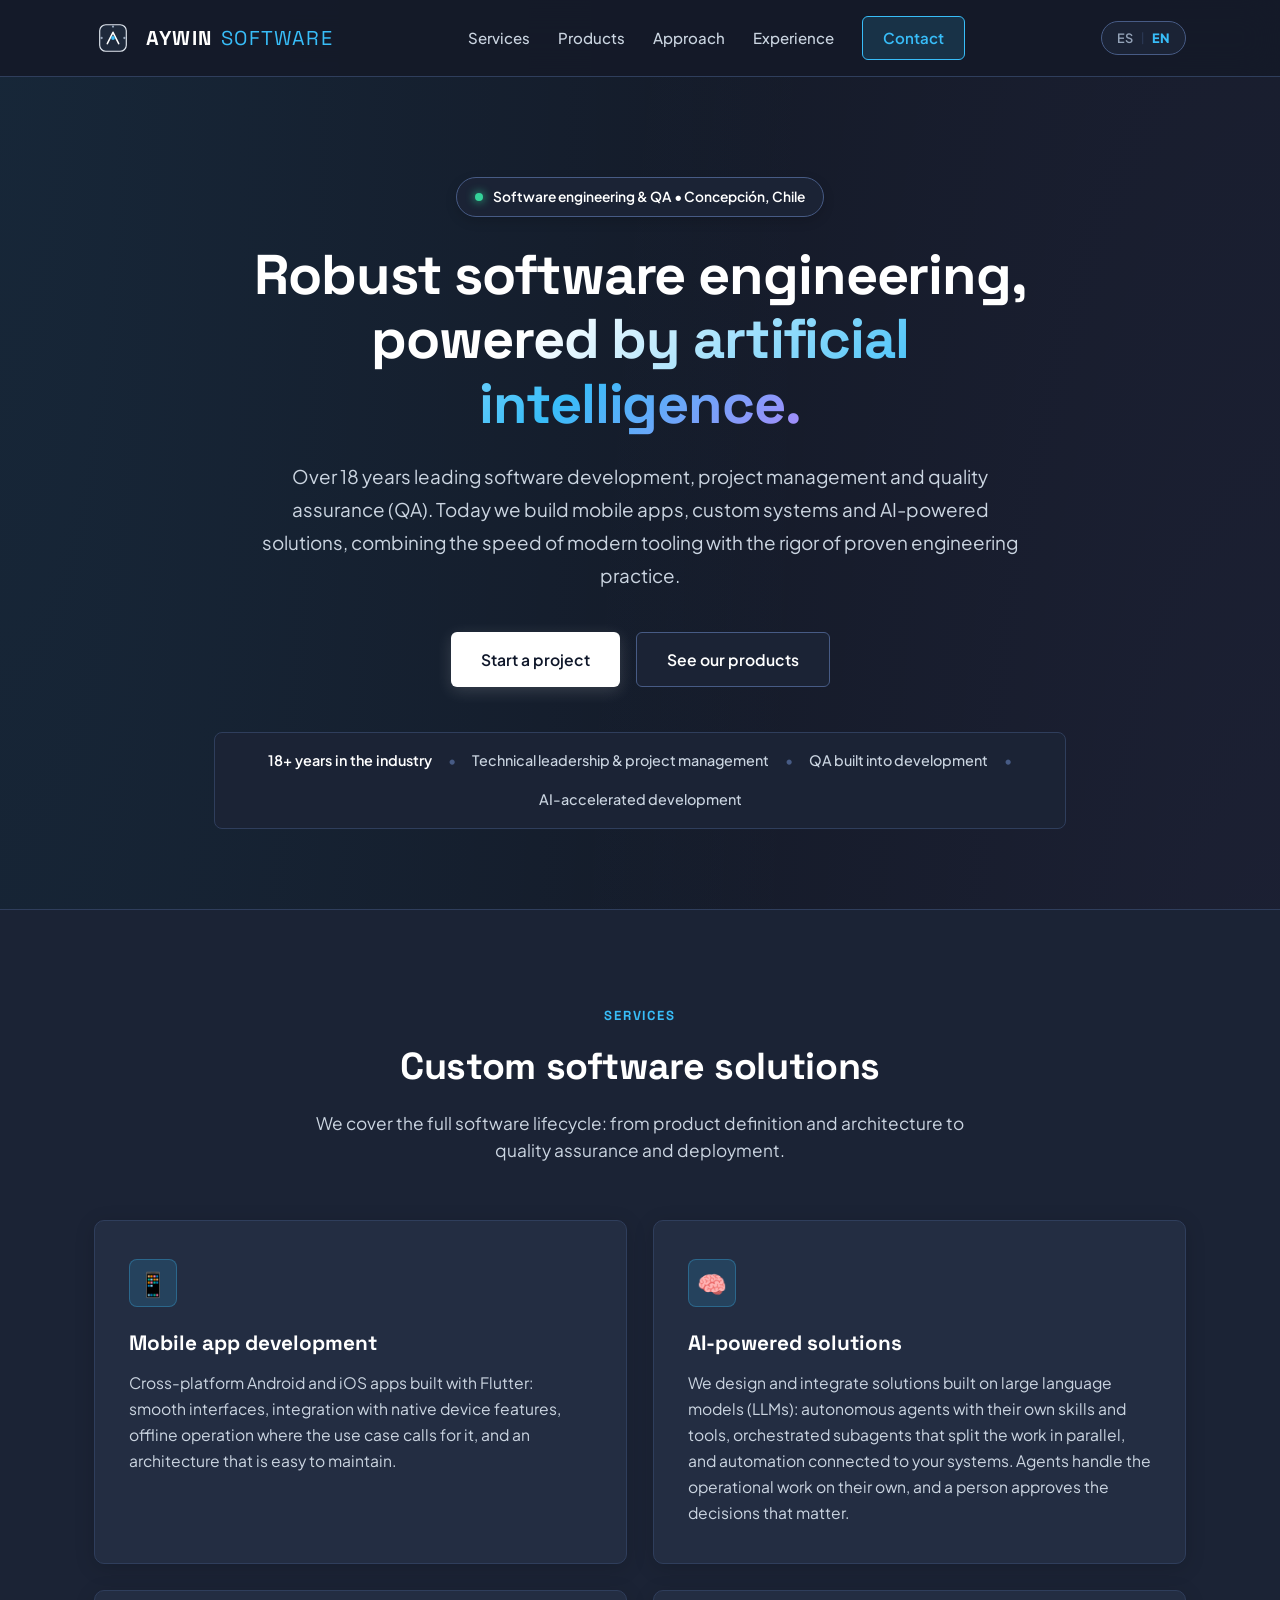
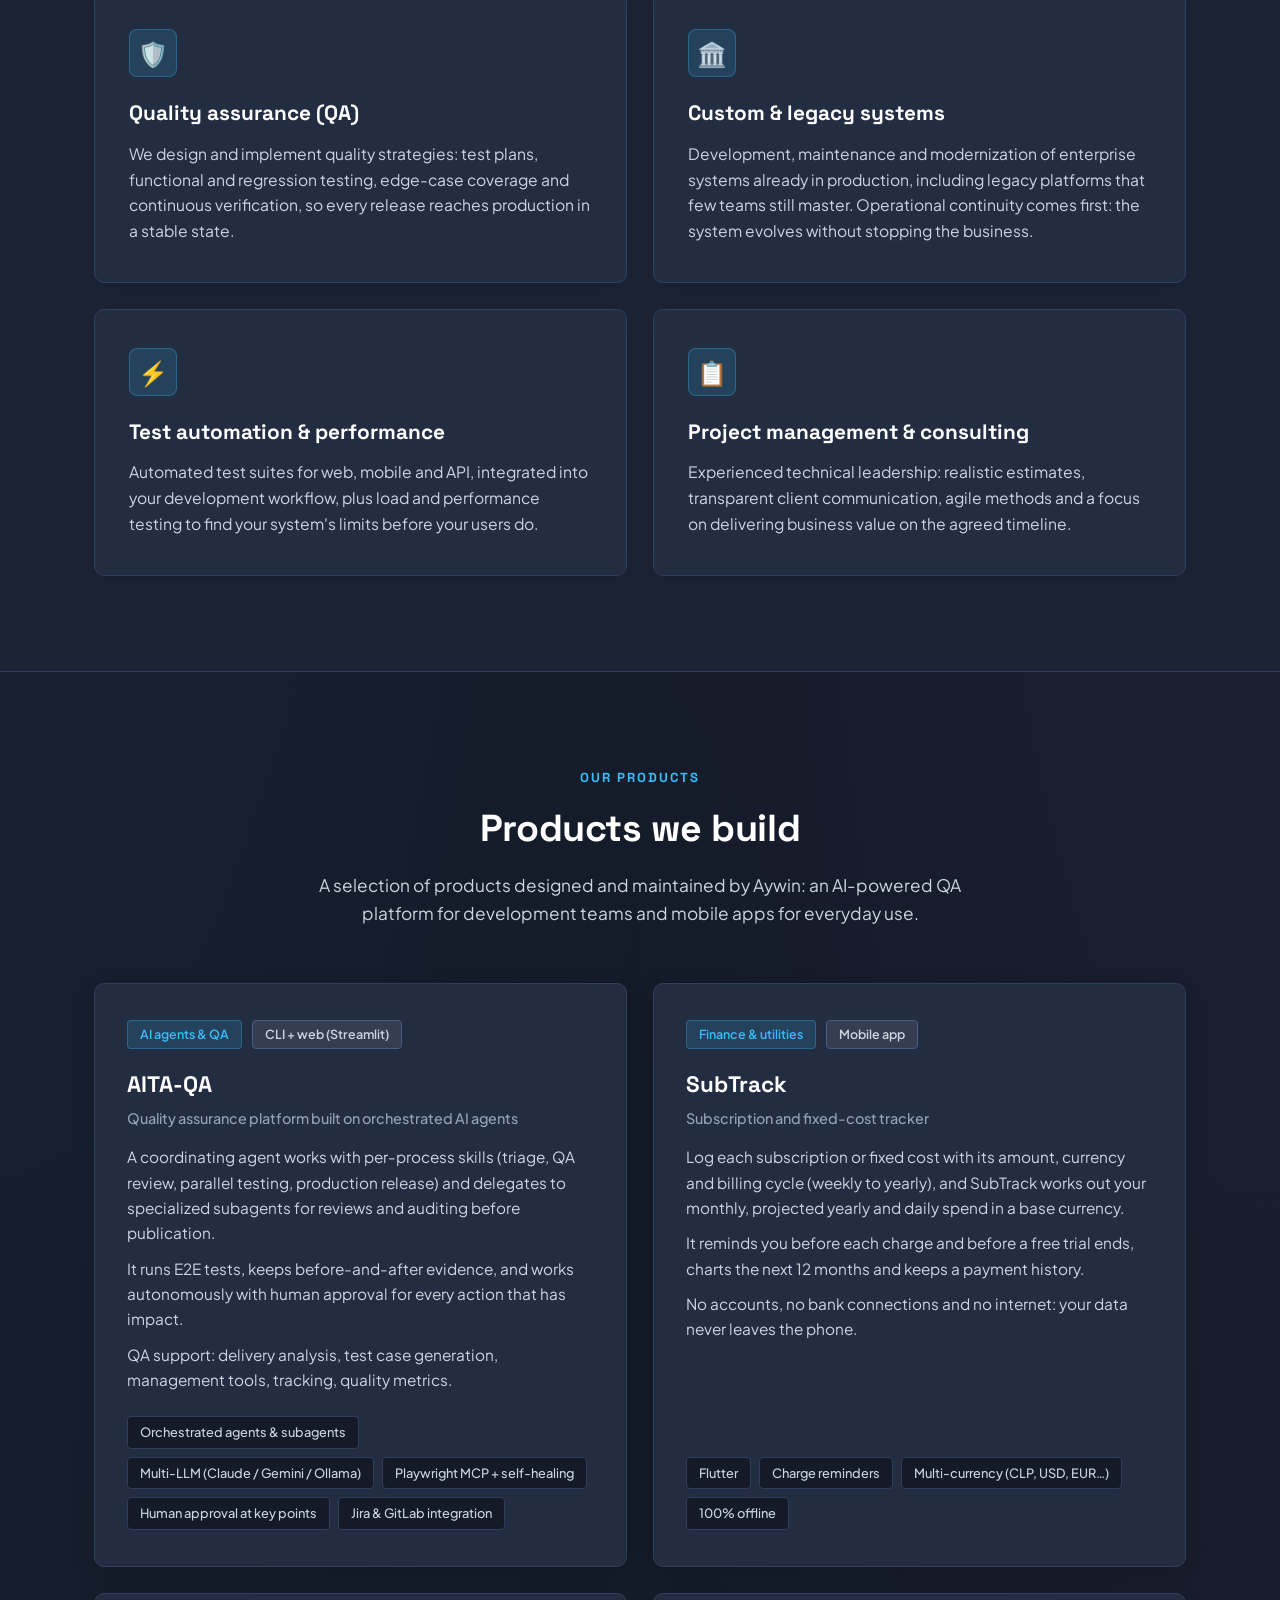
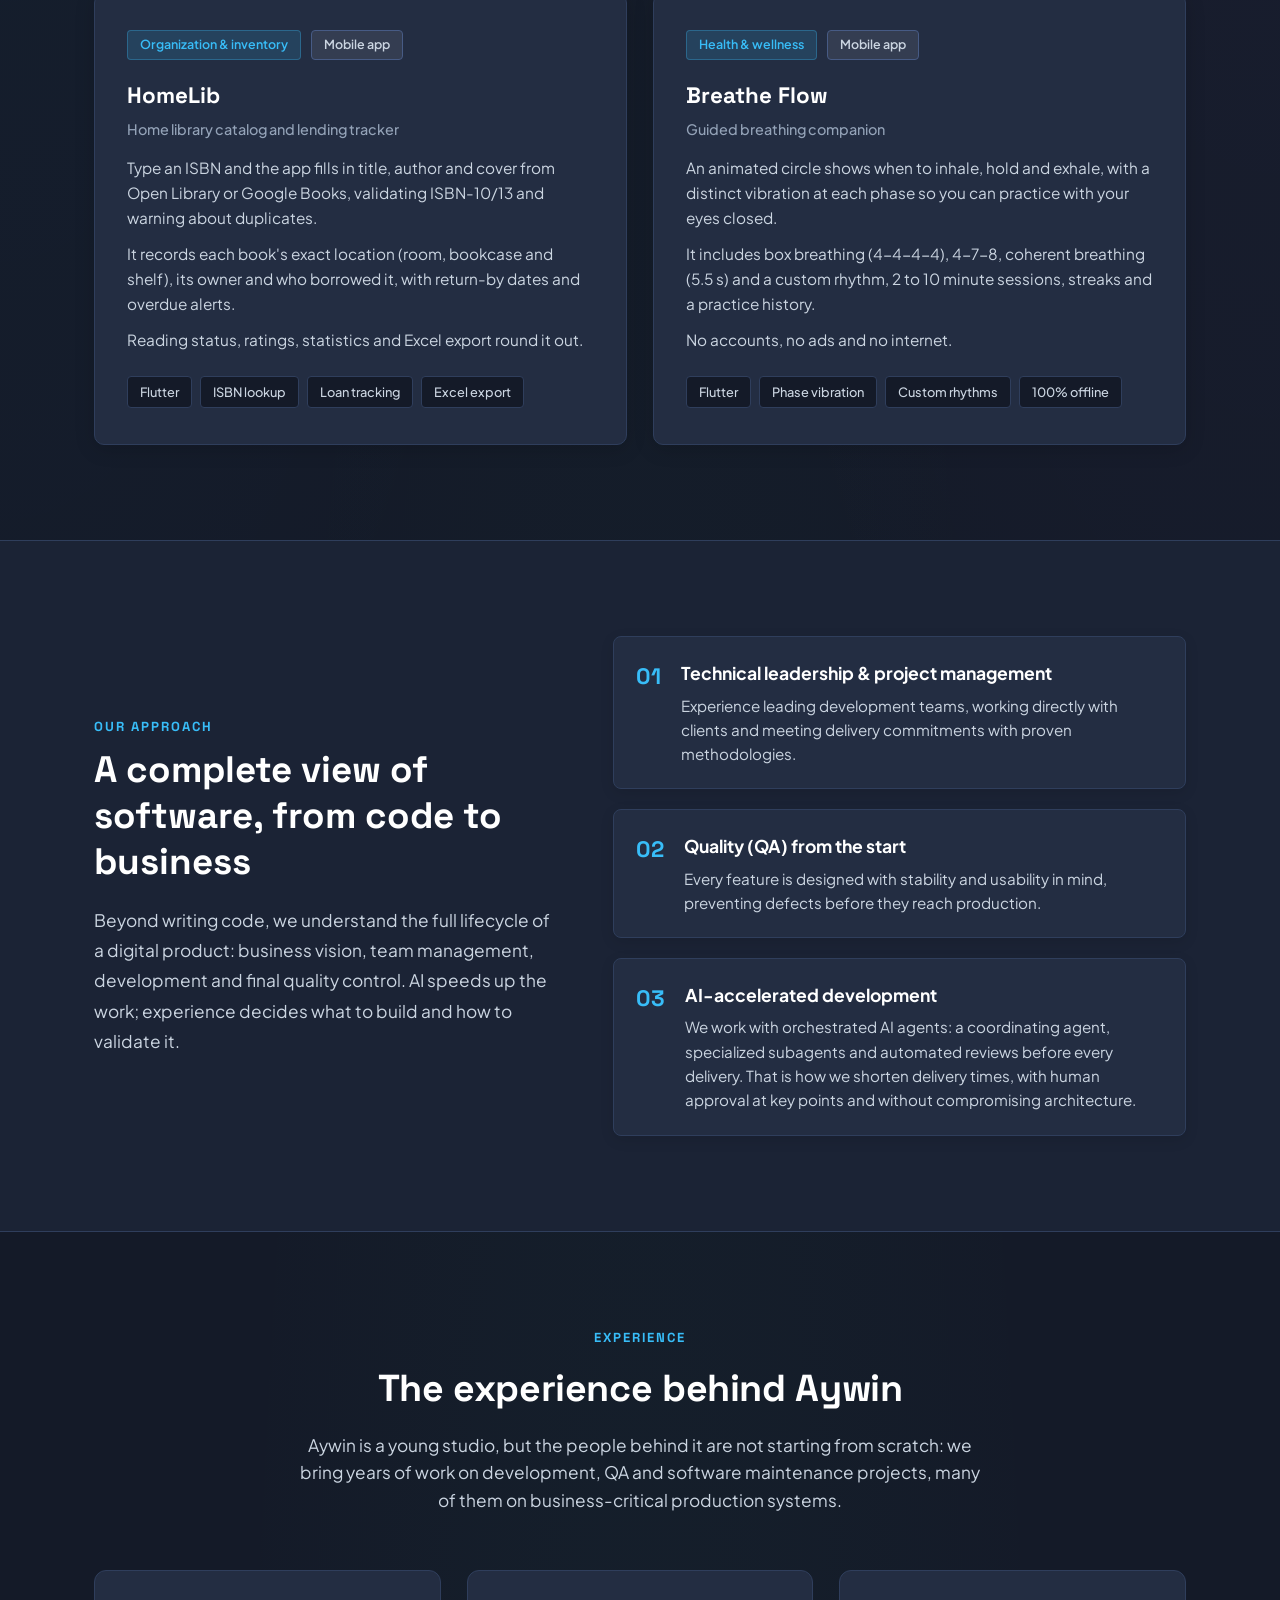
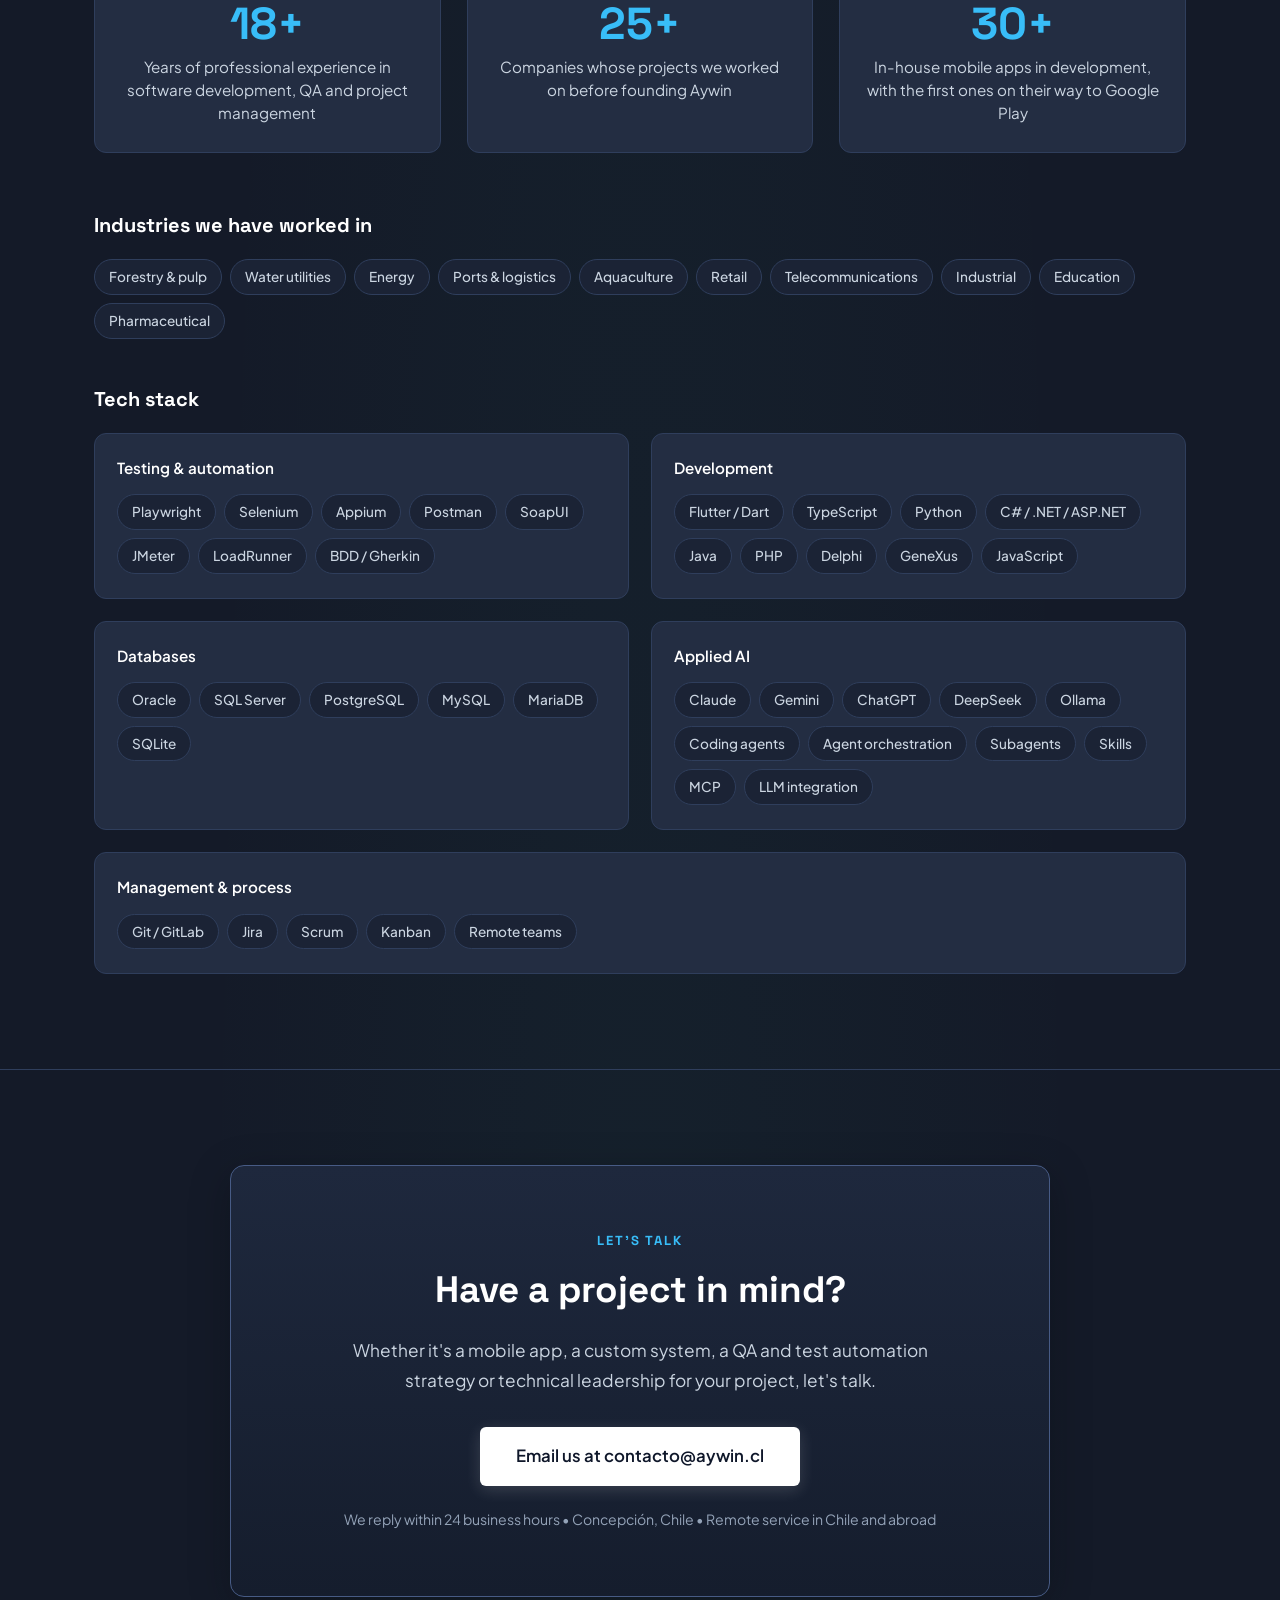
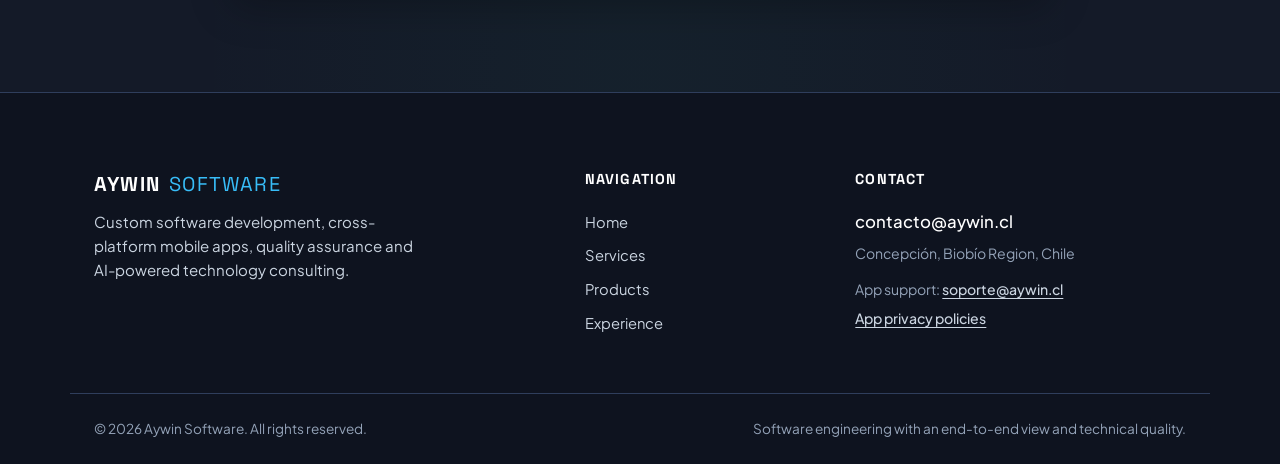
==== commit f494f30d: "Describe agent orchestration and tidy card copy - AI service, AITA-QA, approach and stack now descri" ====
--- a/en/index.html
+++ b/en/index.html
@@ -96,8 +96,8 @@
         <meta name="theme-color" content="#141A28">
     <link rel="icon" type="image/svg+xml" href="/favicon.svg">
     <link rel="apple-touch-icon" href="/apple-touch-icon.png">
-    <link rel="stylesheet" href="/styles.css?v=1.5">
-    <script src="/i18n.js?v=1.6" defer></script>
+    <link rel="stylesheet" href="/styles.css?v=1.7">
+    <script src="/i18n.js?v=1.13" defer></script>
 </head>
 <body>
 
@@ -151,7 +151,9 @@
                 <span data-i18n="hero.title_p1">Robust software engineering,</span> <br>
                 <span class="gradient-text" data-i18n="hero.title_p2">powered by artificial intelligence.</span>
             </h1>
-            <p class="hero-subtitle" data-i18n="hero.subtitle">Over 18 years leading software development, project management and quality assurance (QA). Today we build mobile apps, custom systems and AI-powered solutions, combining the speed of modern tooling with the rigor of proven engineering practice.</p>
+            <p class="hero-subtitle" data-i18n="hero.subtitle">
+                Over 18 years leading software development, project management and quality assurance (QA). Today we build mobile apps, custom systems and AI-powered solutions, combining the speed of modern tooling with the rigor of proven engineering practice.
+            </p>
             <div class="hero-actions">
                 <a href="#contacto" class="btn btn-primary" data-i18n="hero.btn_project">Start a project</a>
                 <a href="#productos" class="btn btn-secondary" data-i18n="hero.btn_portfolio">See our products</a>
@@ -188,7 +190,7 @@
                 <div class="service-card">
                     <div class="service-icon-box" aria-hidden="true">🧠</div>
                     <h3 data-i18n="services.ai.title">AI-powered solutions</h3>
-                    <p data-i18n="services.ai.desc">We integrate large language models (LLMs), automation and intelligent agents into real processes and products, shortening development time without giving up technical review of every delivery.</p>
+                    <p data-i18n="services.ai.desc">We design and integrate solutions built on large language models (LLMs): autonomous agents with their own skills and tools, orchestrated subagents that split the work in parallel, and automation connected to your systems. Agents handle the operational work on their own, and a person approves the decisions that matter.</p>
                 </div>
 
                 <div class="service-card">
@@ -237,13 +239,16 @@
                         <span class="platform-pill" data-i18n="product.aita.platform">CLI + web (Streamlit)</span>
                     </div>
                     <h3 data-i18n="product.aita.title">AITA-QA</h3>
-                    <p class="card-subtitle" data-i18n="product.aita.subtitle">AI-agent QA platform: delivery review and automated Playwright testing</p>
-                    <p class="card-description" data-i18n="product.aita.desc">Quality assurance platform built on AI agents (Claude, Gemini and local models). It integrates with Jira and GitLab to triage deliveries, review code with real evidence and automatically generate Playwright Page Object Models (POM). It runs self-healing regression tests to keep new releases from breaking what already works.</p>
+                    <p class="card-subtitle" data-i18n="product.aita.subtitle">Quality assurance platform built on orchestrated AI agents</p>
+                    <div class="card-description" data-i18n="product.aita.desc">
+                        <p>A coordinating agent works with per-process skills (triage, QA review, parallel testing, production release) and delegates to specialized subagents for reviews and auditing before publication.</p><p>It runs E2E tests, keeps before-and-after evidence, and works autonomously with human approval for every action that has impact.</p><p>QA support: delivery analysis, test case generation, management tools, tracking, quality metrics.</p>
+                    </div>
                     <div class="card-badges">
-                        <span data-i18n="product.aita.b1">AI agents & skills</span>
+                        <span data-i18n="product.aita.b1">Orchestrated agents & subagents</span>
                         <span data-i18n="product.aita.b2">Multi-LLM (Claude / Gemini / Ollama)</span>
-                        <span data-i18n="product.aita.b3">Playwright + self-healing</span>
-                        <span data-i18n="product.aita.b4">Jira & GitLab integration</span>
+                        <span data-i18n="product.aita.b3">Playwright MCP + self-healing</span>
+                        <span data-i18n="product.aita.b4">Human approval at key points</span>
+                        <span data-i18n="product.aita.b5">Jira & GitLab integration</span>
                     </div>
                 </div>
 
@@ -255,7 +260,9 @@
                     </div>
                     <h3 data-i18n="product.subtrack.title">SubTrack</h3>
                     <p class="card-subtitle" data-i18n="product.subtrack.subtitle">Subscription and fixed-cost tracker</p>
-                    <p class="card-description" data-i18n="product.subtrack.desc">Log each subscription or fixed cost with its amount, currency and billing cycle (weekly to yearly), and SubTrack works out your monthly, projected yearly and daily spend in a base currency. It reminds you before each charge and before a free trial ends, charts the next 12 months and keeps a payment history. No accounts, no bank connections and no internet: your data never leaves the phone.</p>
+                    <div class="card-description" data-i18n="product.subtrack.desc">
+                        <p>Log each subscription or fixed cost with its amount, currency and billing cycle (weekly to yearly), and SubTrack works out your monthly, projected yearly and daily spend in a base currency.</p><p>It reminds you before each charge and before a free trial ends, charts the next 12 months and keeps a payment history.</p><p>No accounts, no bank connections and no internet: your data never leaves the phone.</p>
+                    </div>
                     <div class="card-badges">
                         <span data-i18n="product.subtrack.b1">Flutter</span>
                         <span data-i18n="product.subtrack.b2">Charge reminders</span>
@@ -272,7 +279,9 @@
                     </div>
                     <h3 data-i18n="product.library.title">HomeLib</h3>
                     <p class="card-subtitle" data-i18n="product.library.subtitle">Home library catalog and lending tracker</p>
-                    <p class="card-description" data-i18n="product.library.desc">Type an ISBN and the app fills in title, author and cover from Open Library or Google Books, validating ISBN-10/13 and warning about duplicates. It records each book's exact location (room, bookcase and shelf), its owner and who borrowed it, with return-by dates and overdue alerts. Reading status, ratings, statistics and Excel export round it out.</p>
+                    <div class="card-description" data-i18n="product.library.desc">
+                        <p>Type an ISBN and the app fills in title, author and cover from Open Library or Google Books, validating ISBN-10/13 and warning about duplicates.</p><p>It records each book's exact location (room, bookcase and shelf), its owner and who borrowed it, with return-by dates and overdue alerts.</p><p>Reading status, ratings, statistics and Excel export round it out.</p>
+                    </div>
                     <div class="card-badges">
                         <span data-i18n="product.library.b1">Flutter</span>
                         <span data-i18n="product.library.b2">ISBN lookup</span>
@@ -289,7 +298,9 @@
                     </div>
                     <h3 data-i18n="product.breathe.title">Breathe Flow</h3>
                     <p class="card-subtitle" data-i18n="product.breathe.subtitle">Guided breathing companion</p>
-                    <p class="card-description" data-i18n="product.breathe.desc">An animated circle shows when to inhale, hold and exhale, with a distinct vibration at each phase so you can practice with your eyes closed. It includes box breathing (4-4-4-4), 4-7-8, coherent breathing (5.5 s) and a custom rhythm, 2 to 10 minute sessions, streaks and a practice history. No accounts, no ads and no internet.</p>
+                    <div class="card-description" data-i18n="product.breathe.desc">
+                        <p>An animated circle shows when to inhale, hold and exhale, with a distinct vibration at each phase so you can practice with your eyes closed.</p><p>It includes box breathing (4-4-4-4), 4-7-8, coherent breathing (5.5 s) and a custom rhythm, 2 to 10 minute sessions, streaks and a practice history.</p><p>No accounts, no ads and no internet.</p>
+                    </div>
                     <div class="card-badges">
                         <span data-i18n="product.breathe.b1">Flutter</span>
                         <span data-i18n="product.breathe.b2">Phase vibration</span>
@@ -309,7 +320,9 @@
                 <div class="approach-lead">
                     <span class="section-tag" data-i18n="diff.tag">OUR APPROACH</span>
                     <h2 data-i18n="diff.title">A complete view of software, from code to business</h2>
-                    <p data-i18n="diff.lead">Beyond writing code, we understand the full lifecycle of a digital product: business vision, team management, development and final quality control. AI speeds up the work; experience decides what to build and how to validate it.</p>
+                    <p data-i18n="diff.lead">
+                        Beyond writing code, we understand the full lifecycle of a digital product: business vision, team management, development and final quality control. AI speeds up the work; experience decides what to build and how to validate it.
+                    </p>
                 </div>
                 <div class="approach-items">
                     <div class="approach-item">
@@ -330,7 +343,7 @@
                         <div class="item-num">03</div>
                         <div>
                             <h4 data-i18n="diff.item3.title">AI-accelerated development</h4>
-                            <p data-i18n="diff.item3.desc">We use AI as a productivity multiplier to shorten delivery times, with technical review and without compromising architecture.</p>
+                            <p data-i18n="diff.item3.desc">We work with orchestrated AI agents: a coordinating agent, specialized subagents and automated reviews before every delivery. That is how we shorten delivery times, with human approval at key points and without compromising architecture.</p>
                         </div>
                     </div>
                 </div>
@@ -344,7 +357,7 @@
             <div class="section-header text-center">
                 <span class="section-tag" data-i18n="exp.tag">EXPERIENCE</span>
                 <h2 data-i18n="exp.title">The experience behind Aywin</h2>
-                <p data-i18n="exp.subtitle">Aywin is a young studio, but the people behind it are not starting from scratch: we bring years of work on development, QA and support projects, many of them on business-critical production systems.</p>
+                <p data-i18n="exp.subtitle">Aywin is a young studio, but the people behind it are not starting from scratch: we bring years of work on development, QA and software maintenance projects, many of them on business-critical production systems.</p>
             </div>
 
             <div class="stats-grid">
@@ -402,7 +415,7 @@
                     <div class="stack-group">
                         <h4 data-i18n="exp.stack.ai">Applied AI</h4>
                         <div class="chip-row">
-                            <span>Claude</span><span>Gemini</span><span>ChatGPT</span><span>DeepSeek</span><span>Ollama</span><span data-i18n="exp.stack.agents">Coding agents</span><span data-i18n="exp.stack.llm">LLM integration</span>
+                            <span>Claude</span><span>Gemini</span><span>ChatGPT</span><span>DeepSeek</span><span>Ollama</span><span data-i18n="exp.stack.agents">Coding agents</span><span data-i18n="exp.stack.orchestration">Agent orchestration</span><span data-i18n="exp.stack.subagents">Subagents</span><span>Skills</span><span>MCP</span><span data-i18n="exp.stack.llm">LLM integration</span>
                         </div>
                     </div>
                     <div class="stack-group">
@@ -424,7 +437,9 @@
                 <h2 data-i18n="contact.title">Have a project in mind?</h2>
                 <p data-i18n="contact.subtitle">Whether it's a mobile app, a custom system, a QA and test automation strategy or technical leadership for your project, let's talk.</p>
                 <div class="contact-action-row">
-                    <a href="mailto:contacto@aywin.cl" class="btn btn-primary btn-large" data-i18n="contact.btn">Email us at contacto@aywin.cl</a>
+                    <a href="mailto:contacto@aywin.cl" class="btn btn-primary btn-large" data-i18n="contact.btn">
+                        Email us at contacto@aywin.cl
+                    </a>
                 </div>
                 <p class="contact-subtext" data-i18n="contact.subtext">We reply within 24 business hours • Concepción, Chile • Remote service in Chile and abroad</p>
             </div>
@@ -438,7 +453,9 @@
         <div class="container footer-container">
             <div class="footer-col-brand">
                 <div class="brand-text">AYWIN <span>SOFTWARE</span></div>
-                <p class="footer-desc" data-i18n="footer.desc">Custom software development, cross-platform mobile apps, quality assurance and AI-powered technology consulting.</p>
+                <p class="footer-desc" data-i18n="footer.desc">
+                    Custom software development, cross-platform mobile apps, quality assurance and AI-powered technology consulting.
+                </p>
             </div>
             <div class="footer-col-links">
                 <h4 data-i18n="footer.nav_title">Navigation</h4>
--- a/styles.css
+++ b/styles.css
@@ -442,7 +442,6 @@
     padding: 36px 32px;
     display: flex;
     flex-direction: column;
-    justify-content: space-between;
     transition: all 0.25s ease;
     box-shadow: 0 4px 20px rgba(0, 0, 0, 0.15);
 }
@@ -501,7 +500,36 @@
     margin-bottom: 24px;
 }
 
+/* Descripción en párrafos cortos (y lista en AITA-QA) para no formar bloques largos */
+.card-description p {
+    margin: 0 0 10px;
+}
+
+.card-description ul {
+    margin: 0 0 10px;
+    padding-left: 18px;
+}
+
+.card-description li {
+    margin-bottom: 4px;
+}
+
+.card-description li::marker {
+    color: var(--accent-cyan);
+}
+
+.card-description strong {
+    color: var(--text-primary);
+    font-weight: 600;
+}
+
+.card-description > :last-child {
+    margin-bottom: 0;
+}
+
 .card-badges {
+    /* Badges al fondo: tarjetas de una misma fila quedan alineadas */
+    margin-top: auto;
     display: flex;
     flex-wrap: wrap;
     gap: 8px;
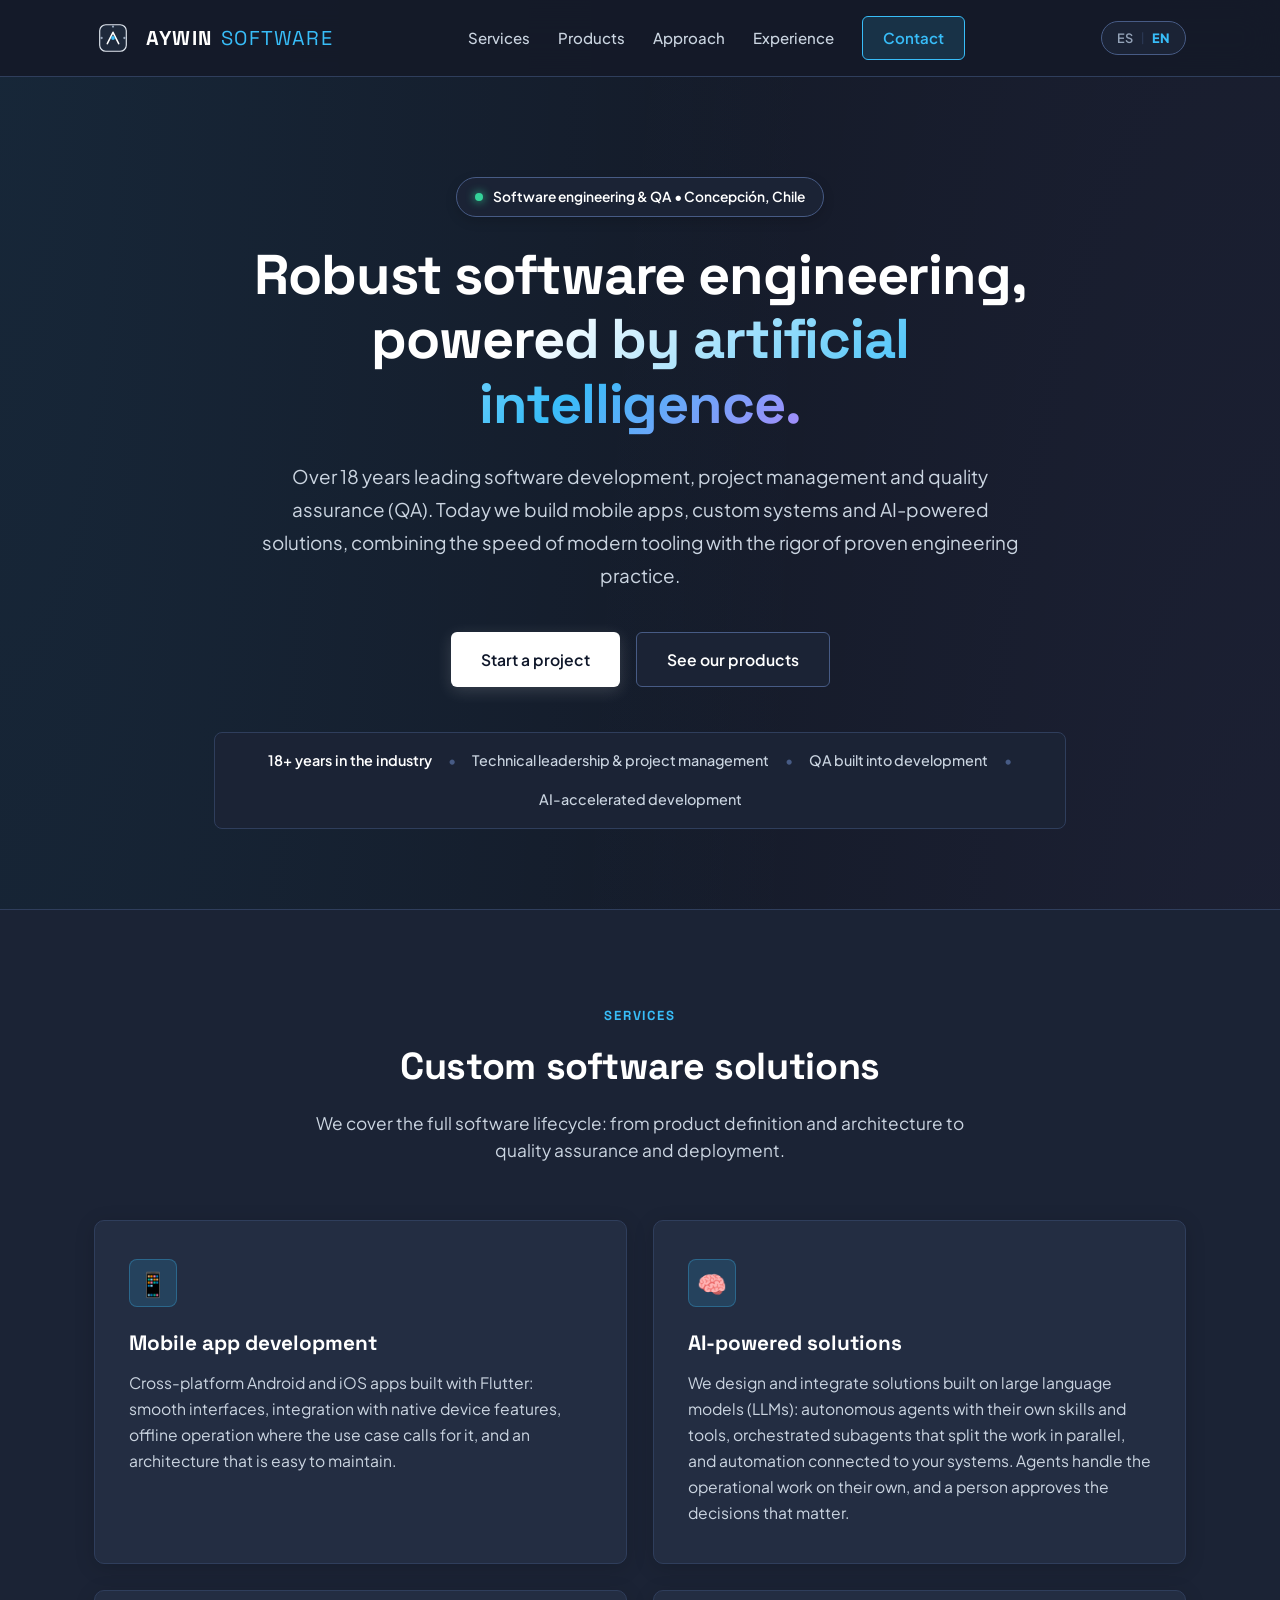
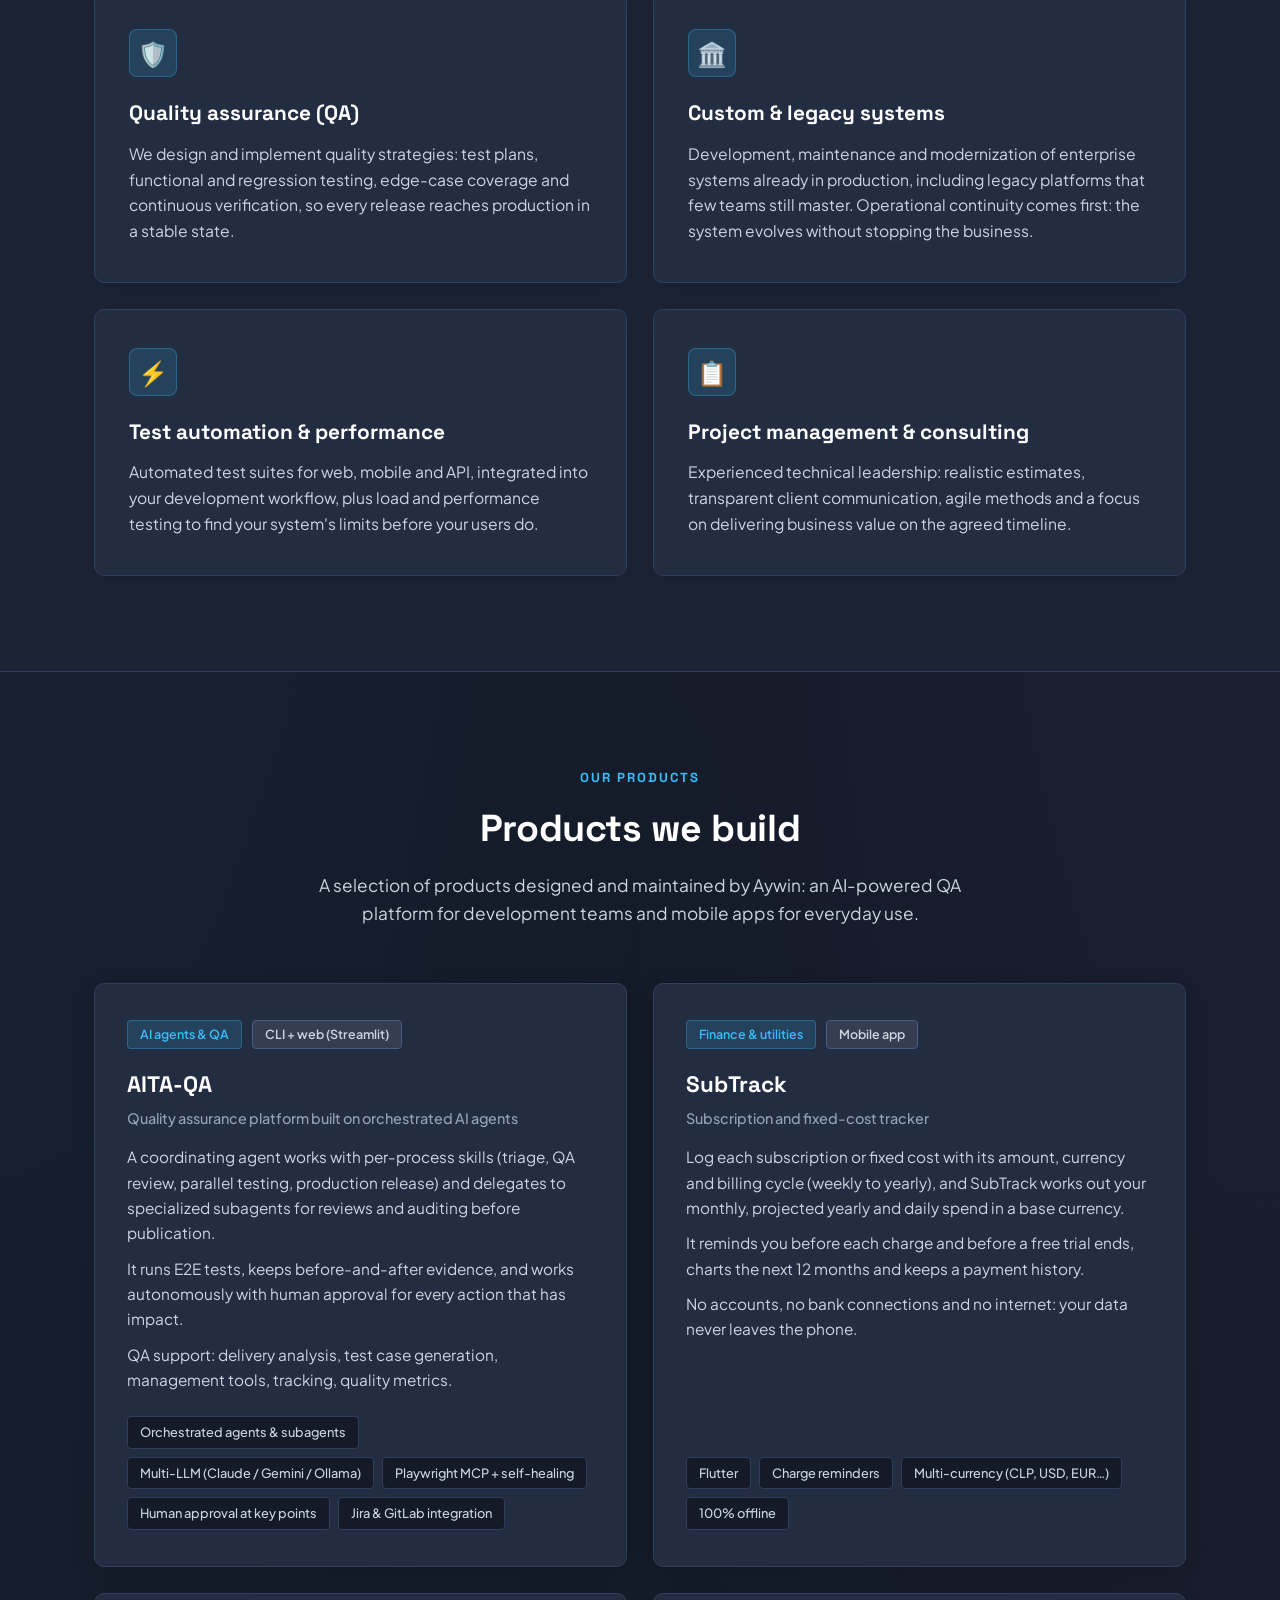
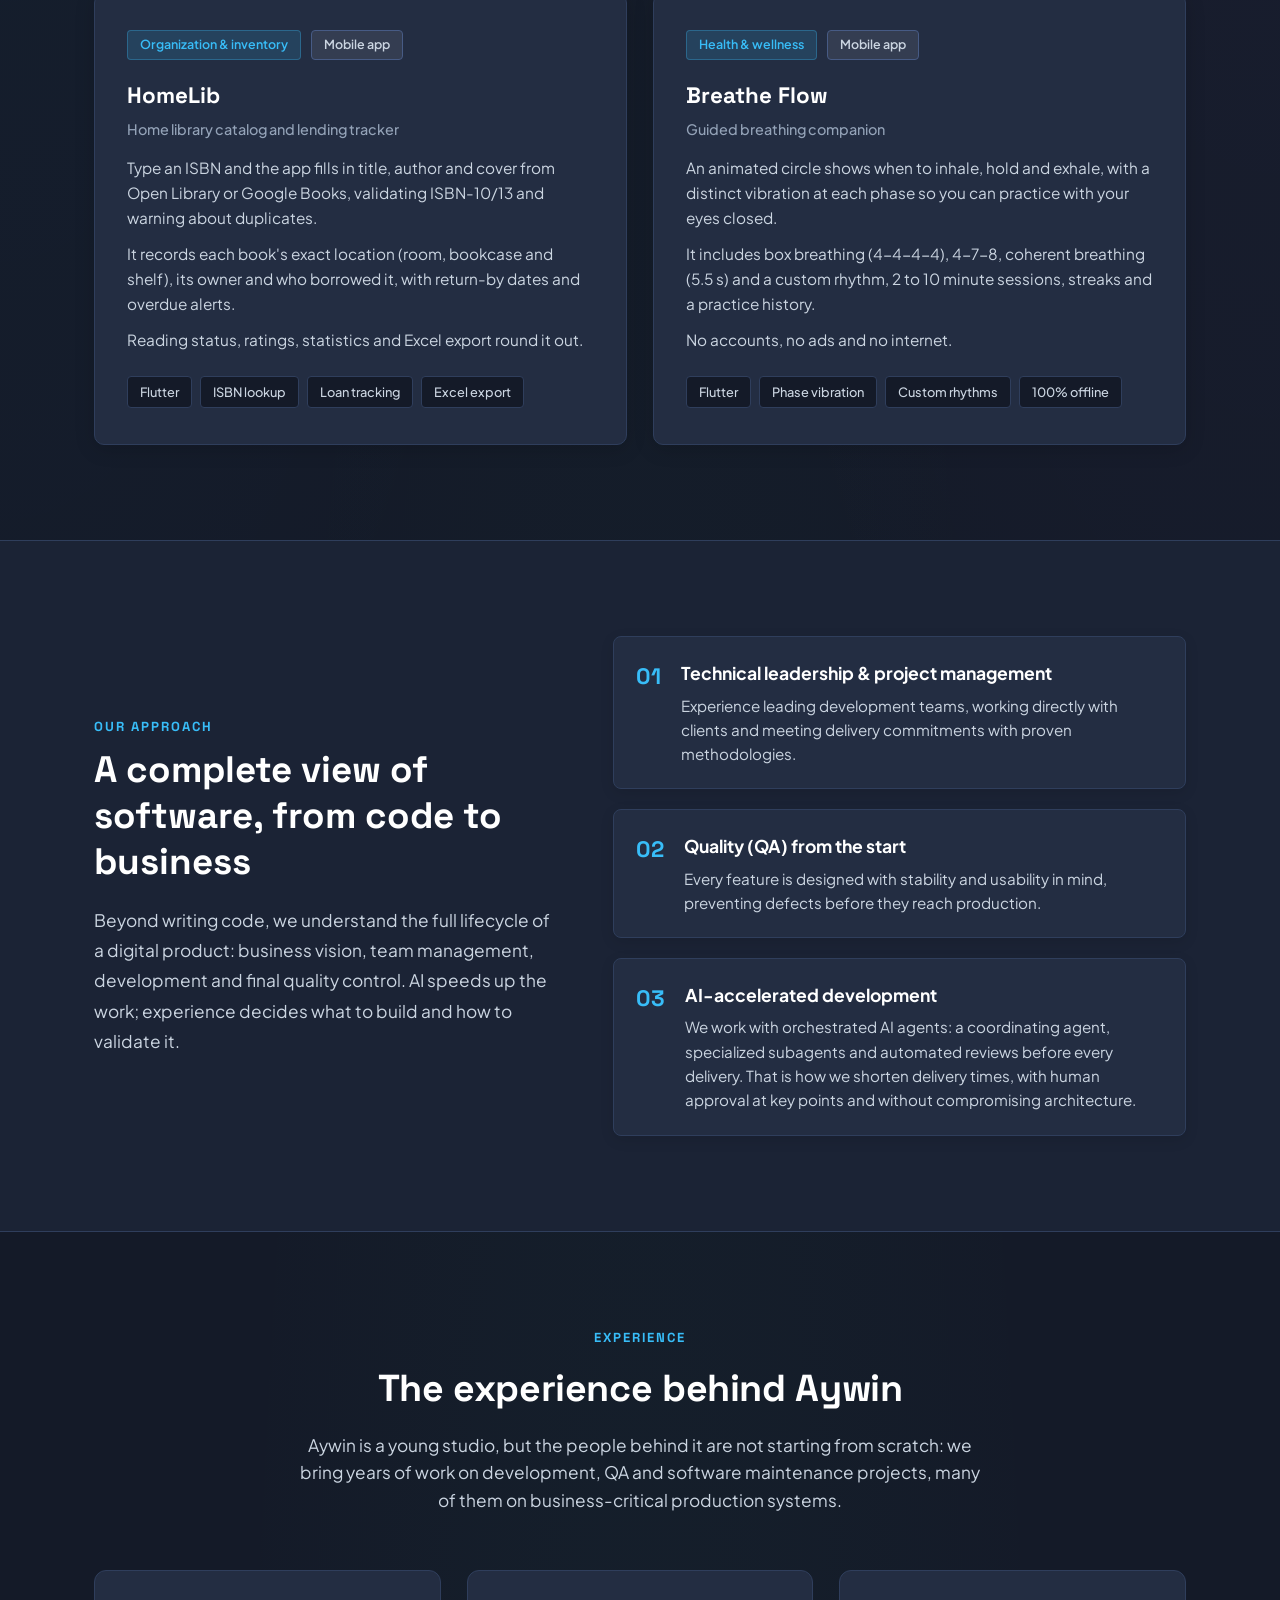
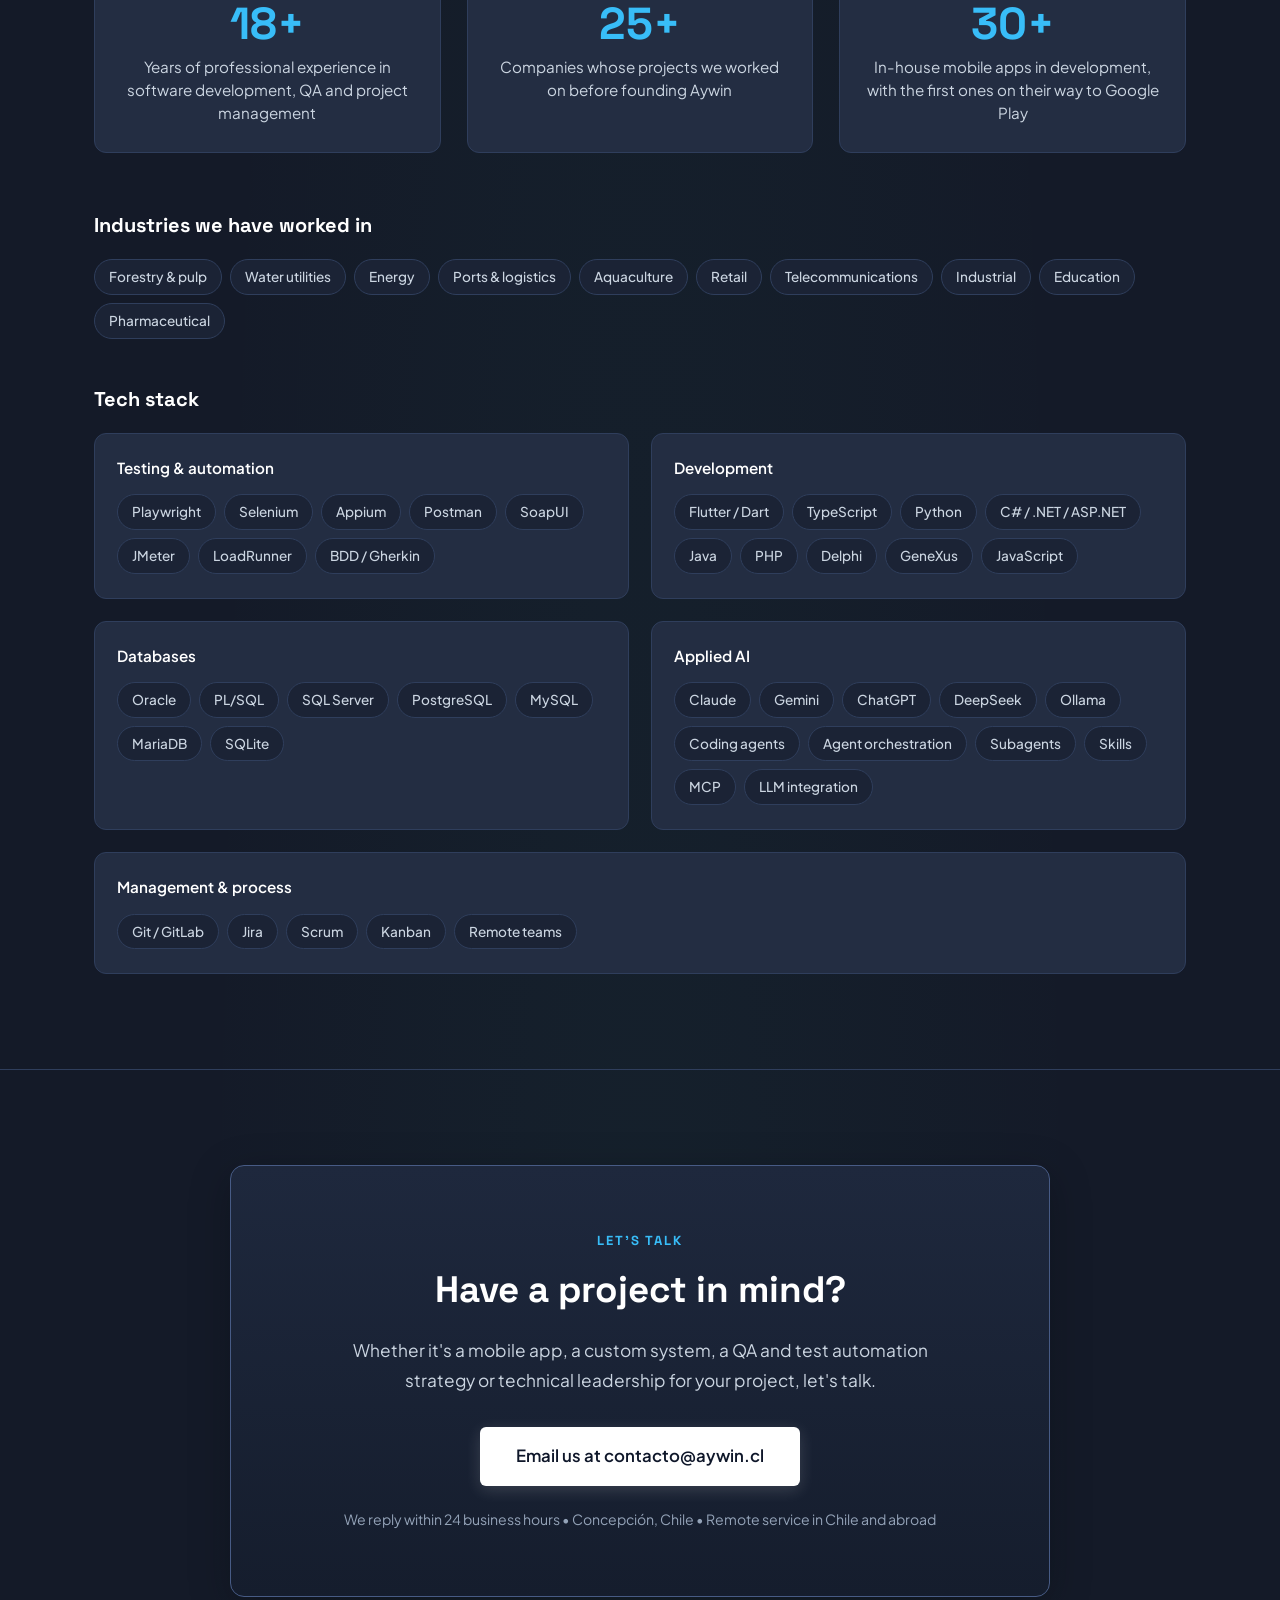
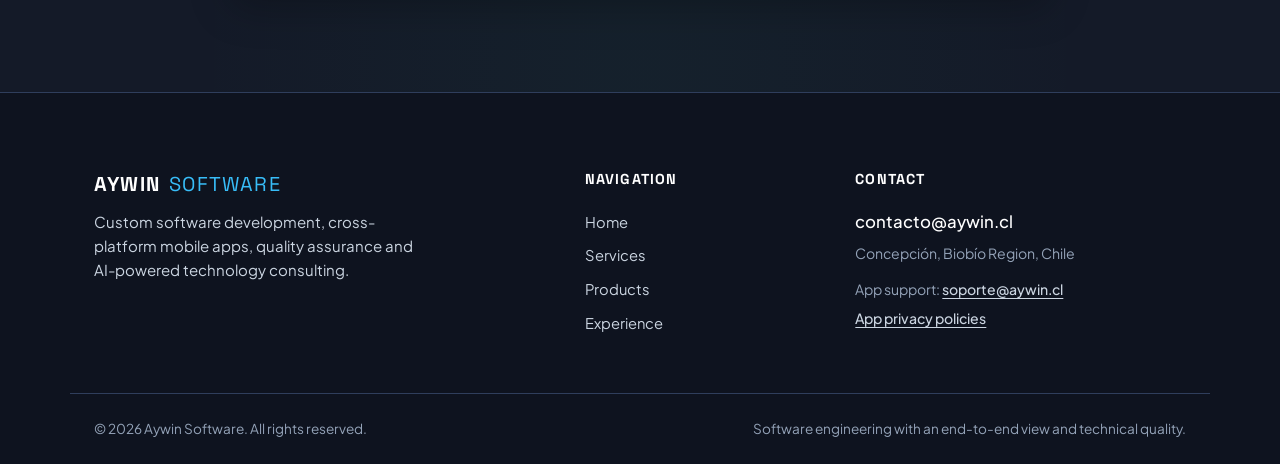
==== commit 12bc1e17: "Add PL/SQL to databases stack Co-Authored-By: Claude Opus 5.5 (1M context) <noreply@anthropic.com>" ====
--- a/en/index.html
+++ b/en/index.html
@@ -409,7 +409,7 @@
                     <div class="stack-group">
                         <h4 data-i18n="exp.stack.data">Databases</h4>
                         <div class="chip-row">
-                            <span>Oracle</span><span>SQL Server</span><span>PostgreSQL</span><span>MySQL</span><span>MariaDB</span><span>SQLite</span>
+                            <span>Oracle</span><span>PL/SQL</span><span>SQL Server</span><span>PostgreSQL</span><span>MySQL</span><span>MariaDB</span><span>SQLite</span>
                         </div>
                     </div>
                     <div class="stack-group">
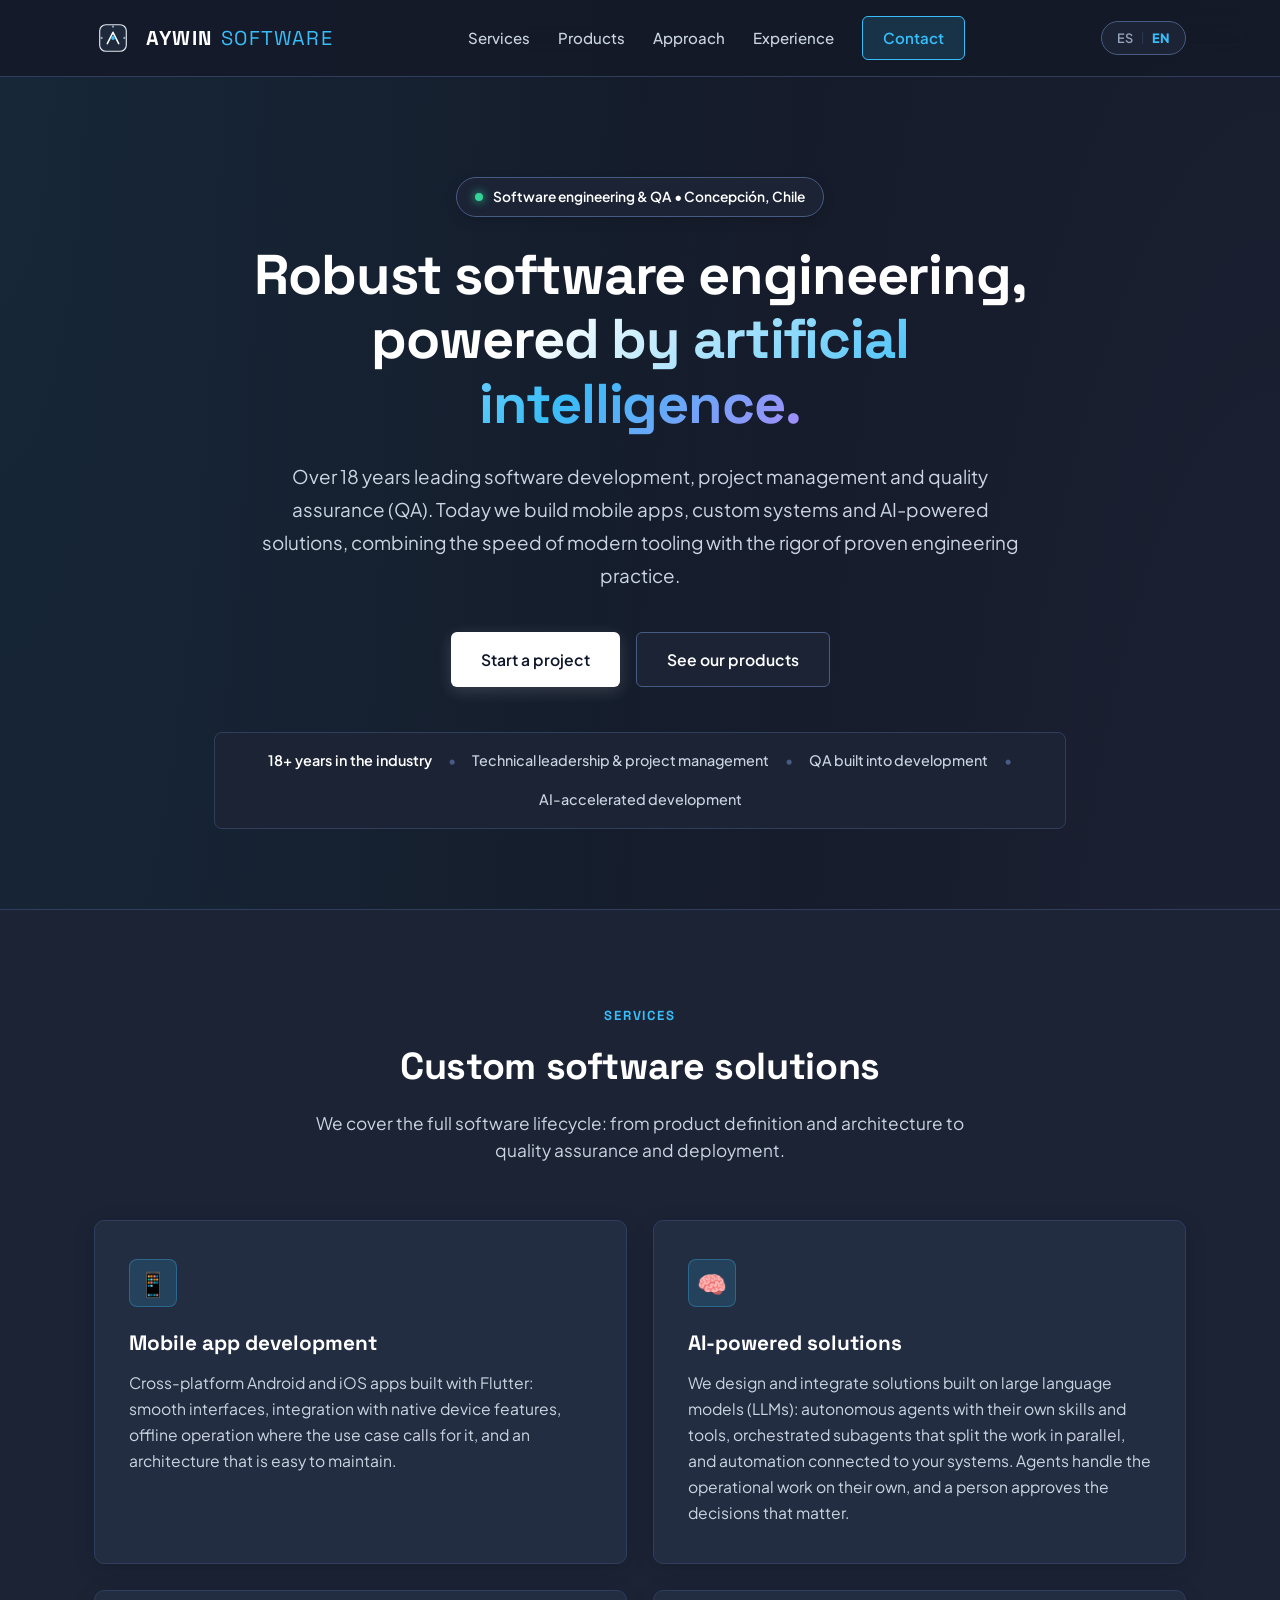
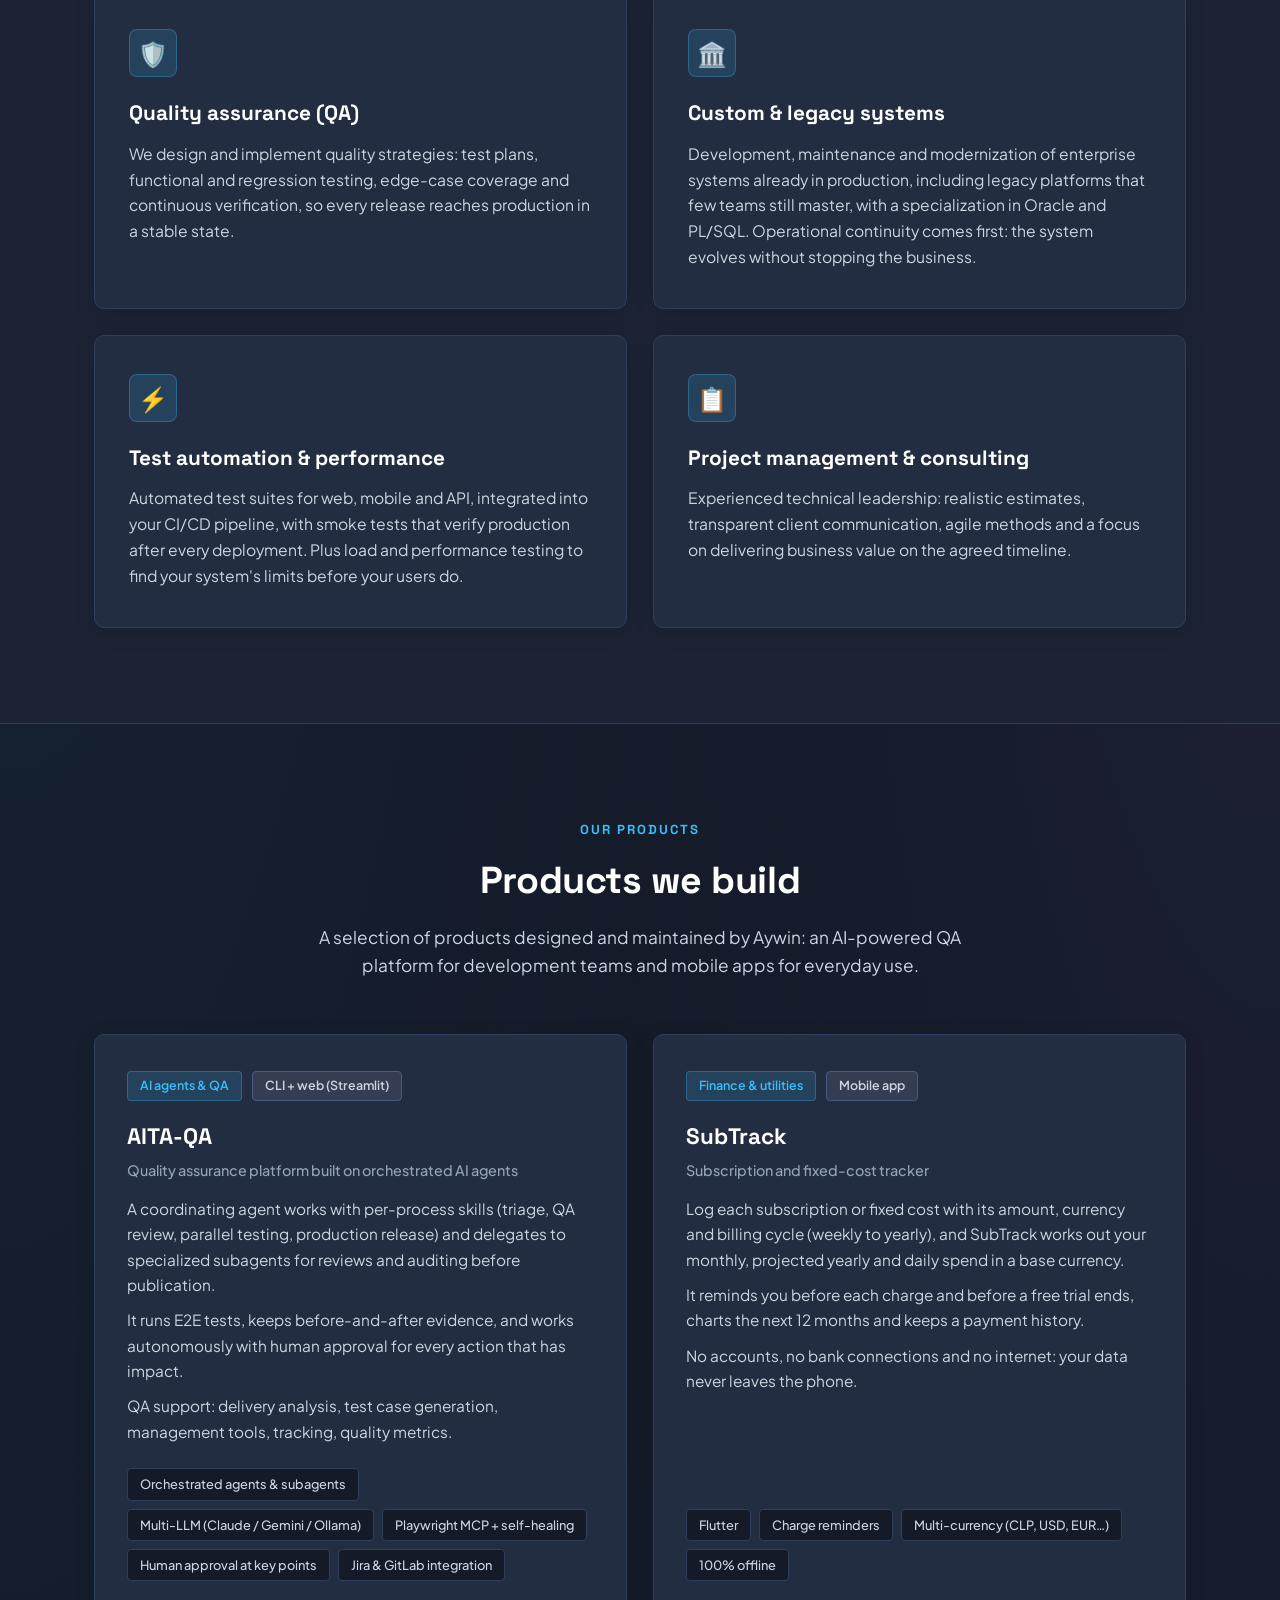
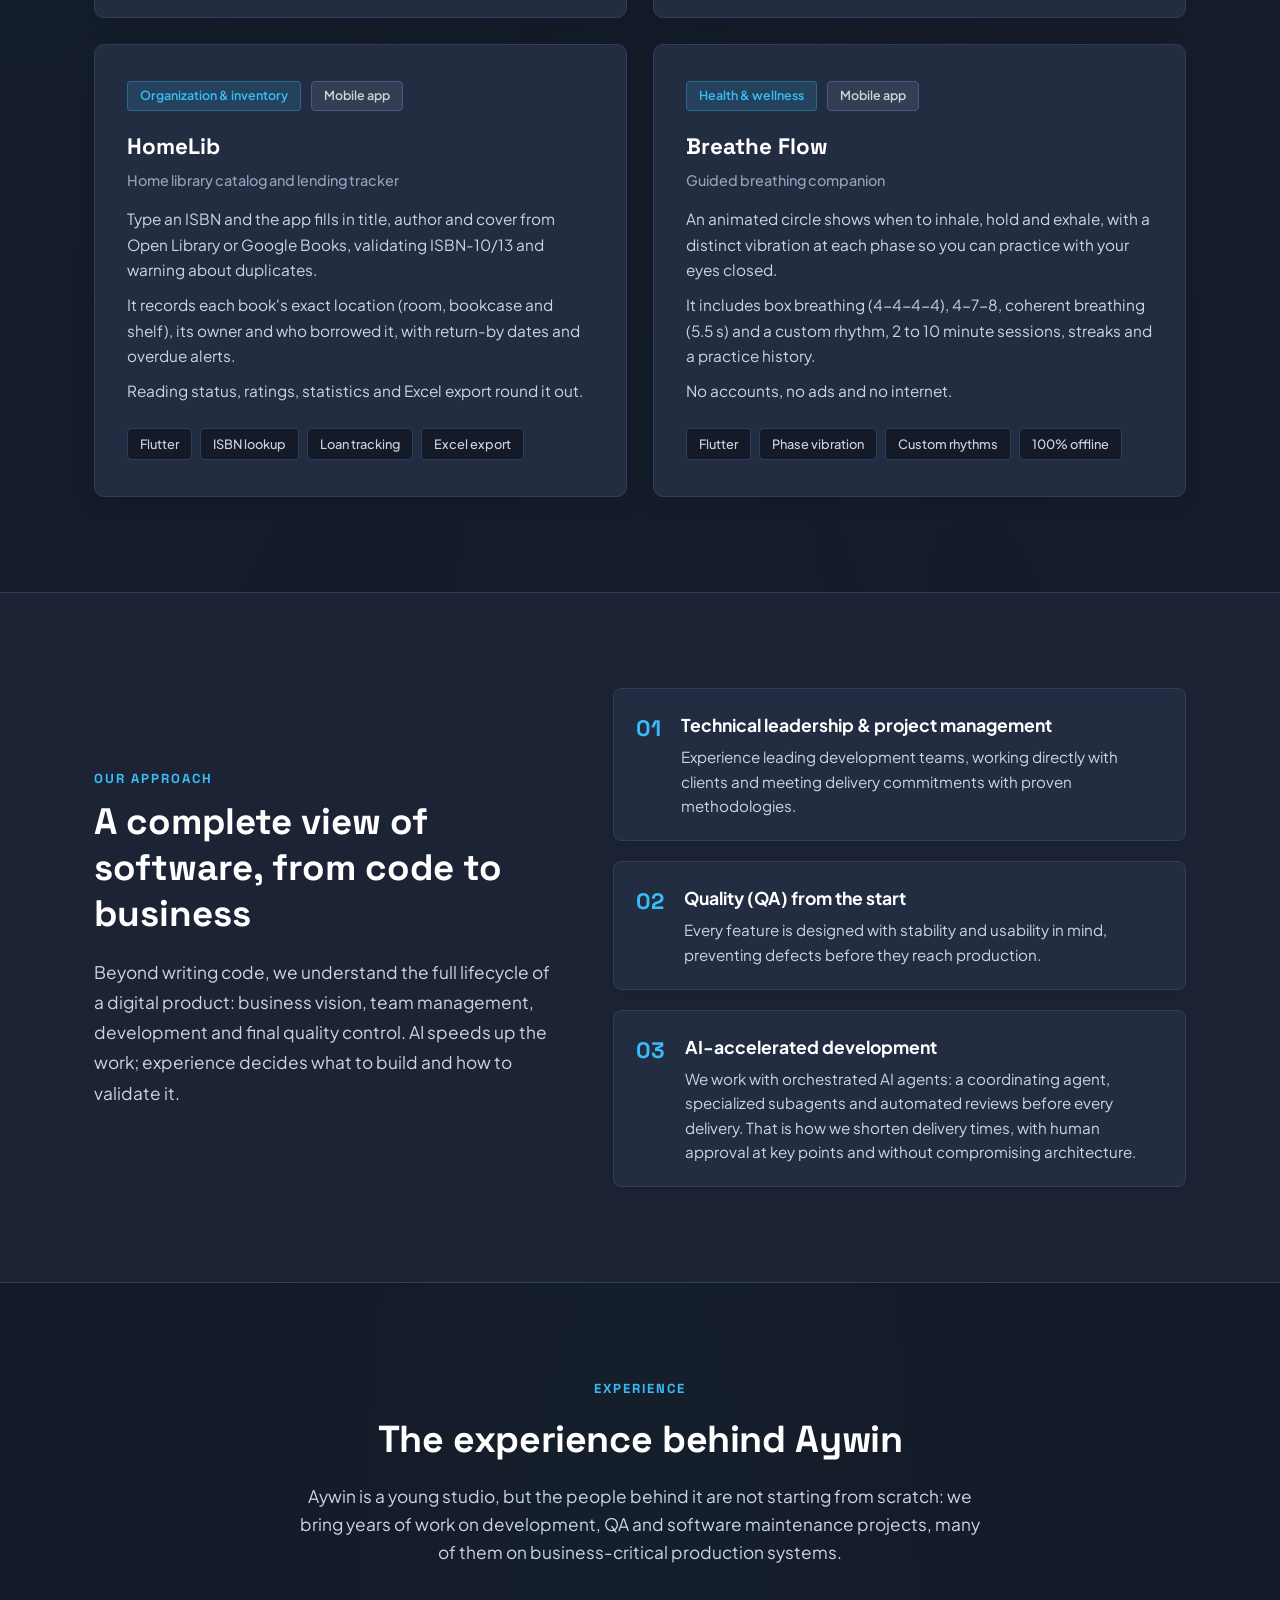
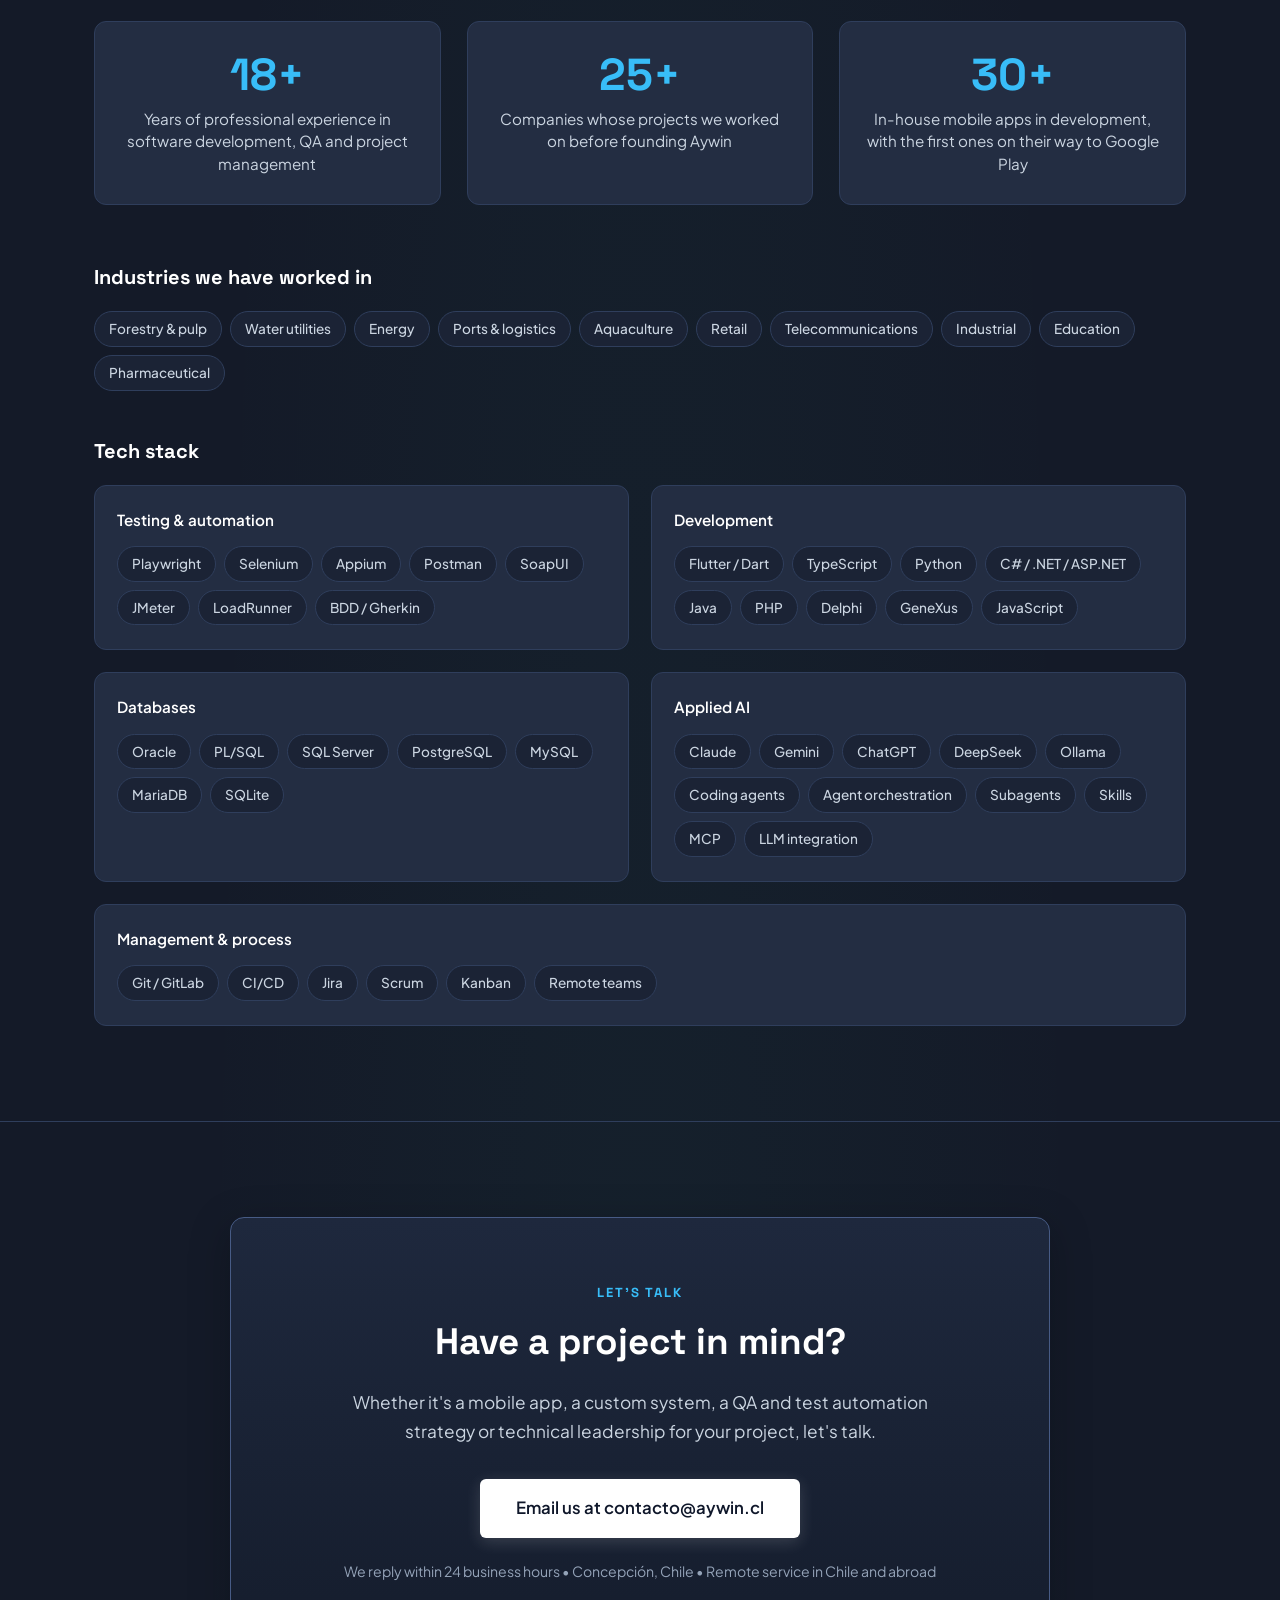
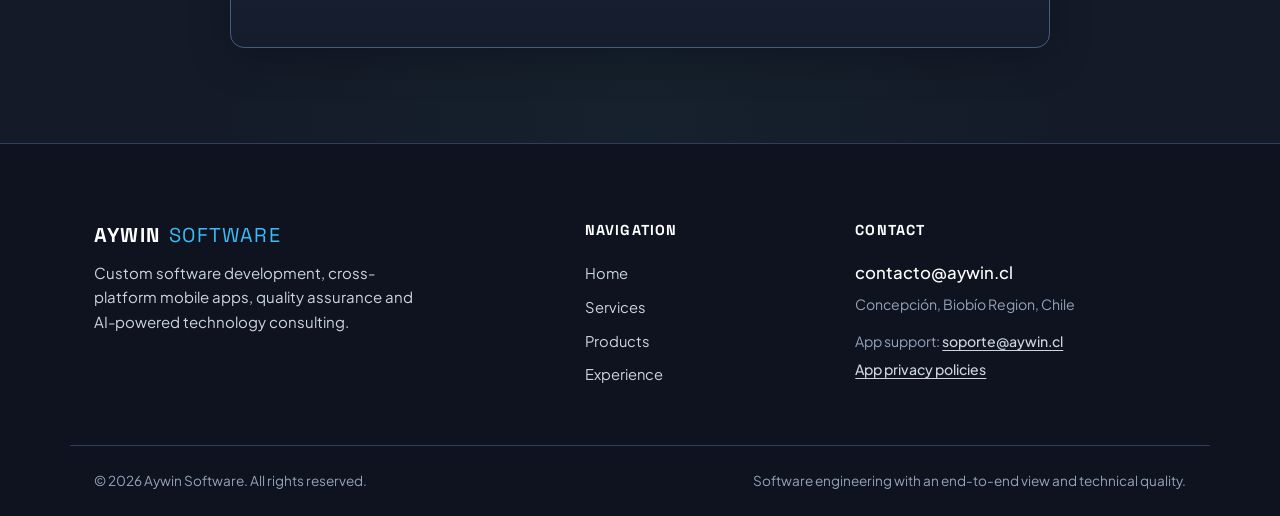
==== commit c83859a6: "Mention CI/CD smoke tests and Oracle/PL/SQL in services - Test automation card: CI/CD pipeline and p" ====
--- a/en/index.html
+++ b/en/index.html
@@ -97,7 +97,7 @@
     <link rel="icon" type="image/svg+xml" href="/favicon.svg">
     <link rel="apple-touch-icon" href="/apple-touch-icon.png">
     <link rel="stylesheet" href="/styles.css?v=1.7">
-    <script src="/i18n.js?v=1.13" defer></script>
+    <script src="/i18n.js?v=1.14" defer></script>
 </head>
 <body>
 
@@ -202,13 +202,13 @@
                 <div class="service-card">
                     <div class="service-icon-box" aria-hidden="true">🏛️</div>
                     <h3 data-i18n="services.legacy.title">Custom & legacy systems</h3>
-                    <p data-i18n="services.legacy.desc">Development, maintenance and modernization of enterprise systems already in production, including legacy platforms that few teams still master. Operational continuity comes first: the system evolves without stopping the business.</p>
+                    <p data-i18n="services.legacy.desc">Development, maintenance and modernization of enterprise systems already in production, including legacy platforms that few teams still master, with a specialization in Oracle and PL/SQL. Operational continuity comes first: the system evolves without stopping the business.</p>
                 </div>
 
                 <div class="service-card">
                     <div class="service-icon-box" aria-hidden="true">⚡</div>
                     <h3 data-i18n="services.automation.title">Test automation & performance</h3>
-                    <p data-i18n="services.automation.desc">Automated test suites for web, mobile and API, integrated into your development workflow, plus load and performance testing to find your system's limits before your users do.</p>
+                    <p data-i18n="services.automation.desc">Automated test suites for web, mobile and API, integrated into your CI/CD pipeline, with smoke tests that verify production after every deployment. Plus load and performance testing to find your system's limits before your users do.</p>
                 </div>
 
                 <div class="service-card">
@@ -421,7 +421,7 @@
                     <div class="stack-group">
                         <h4 data-i18n="exp.stack.process">Management & process</h4>
                         <div class="chip-row">
-                            <span>Git / GitLab</span><span>Jira</span><span>Scrum</span><span>Kanban</span><span data-i18n="exp.stack.remote">Remote teams</span>
+                            <span>Git / GitLab</span><span>CI/CD</span><span>Jira</span><span>Scrum</span><span>Kanban</span><span data-i18n="exp.stack.remote">Remote teams</span>
                         </div>
                     </div>
                 </div>
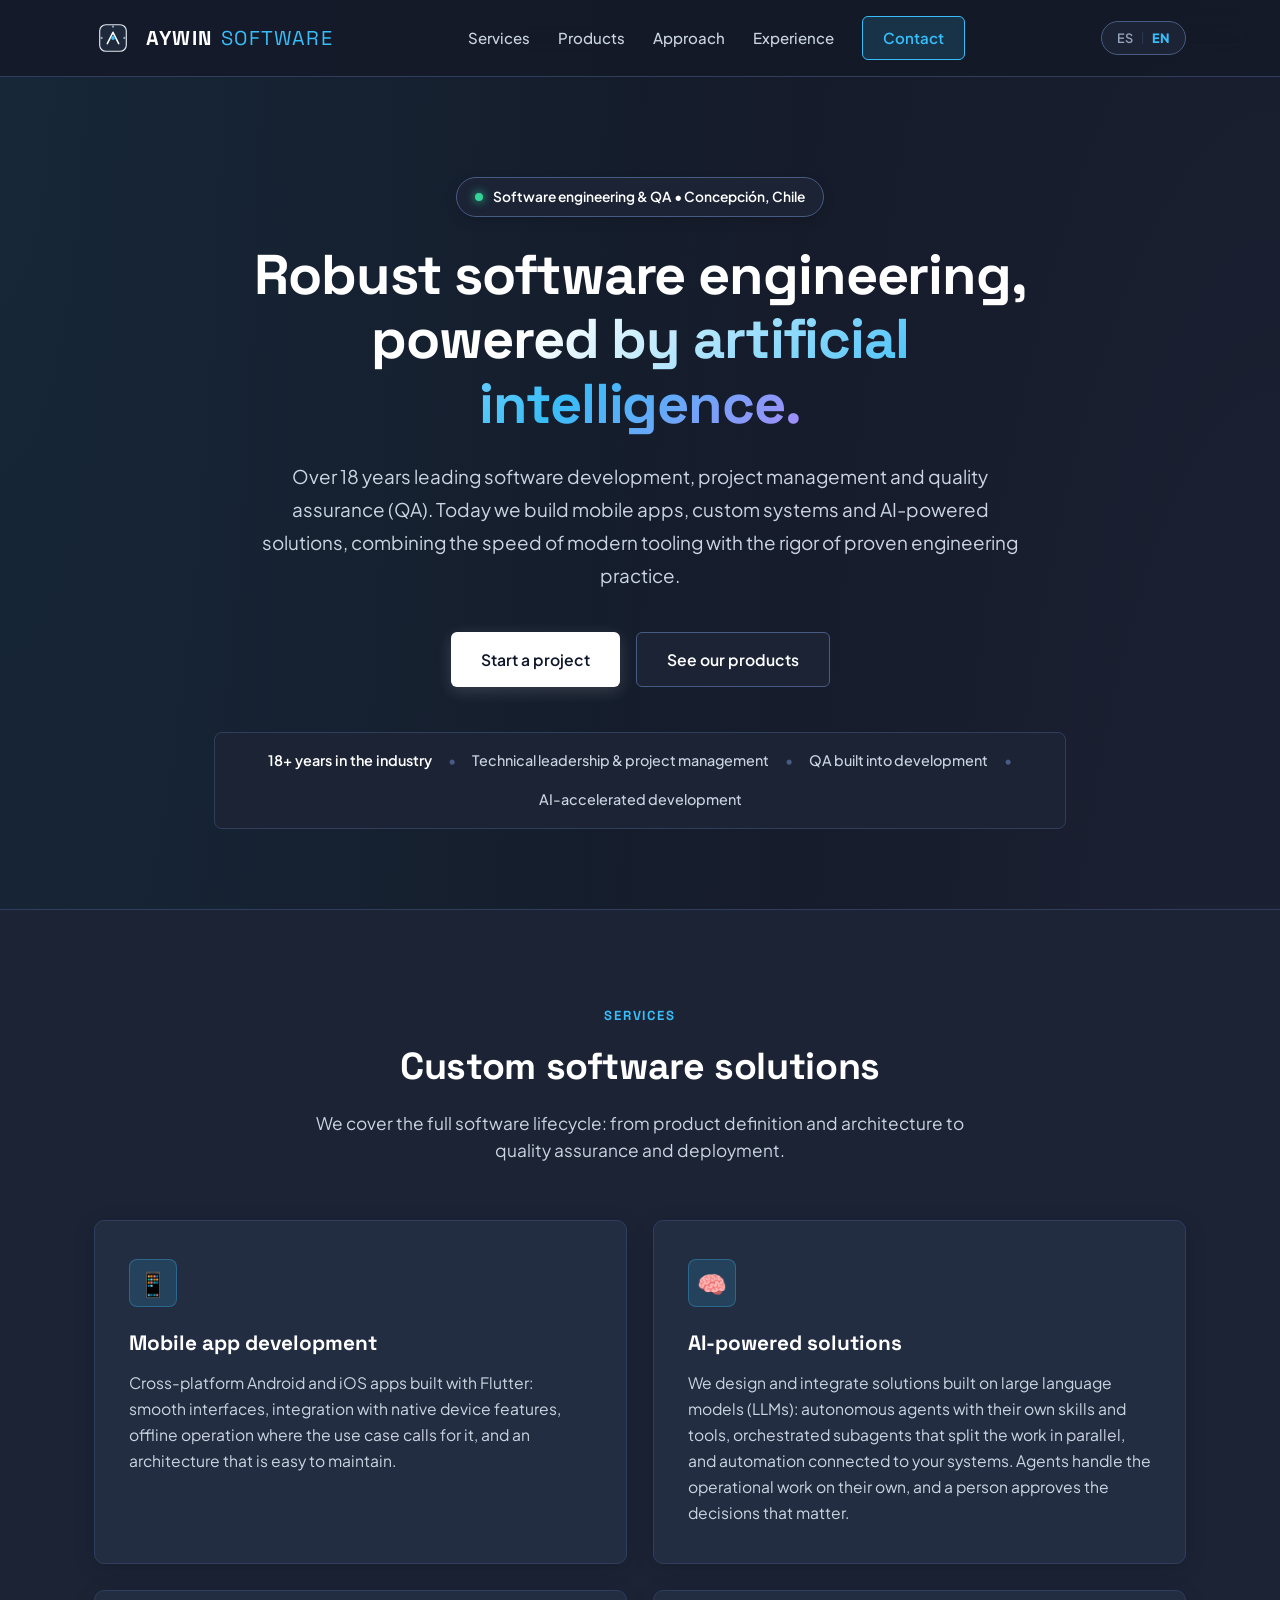
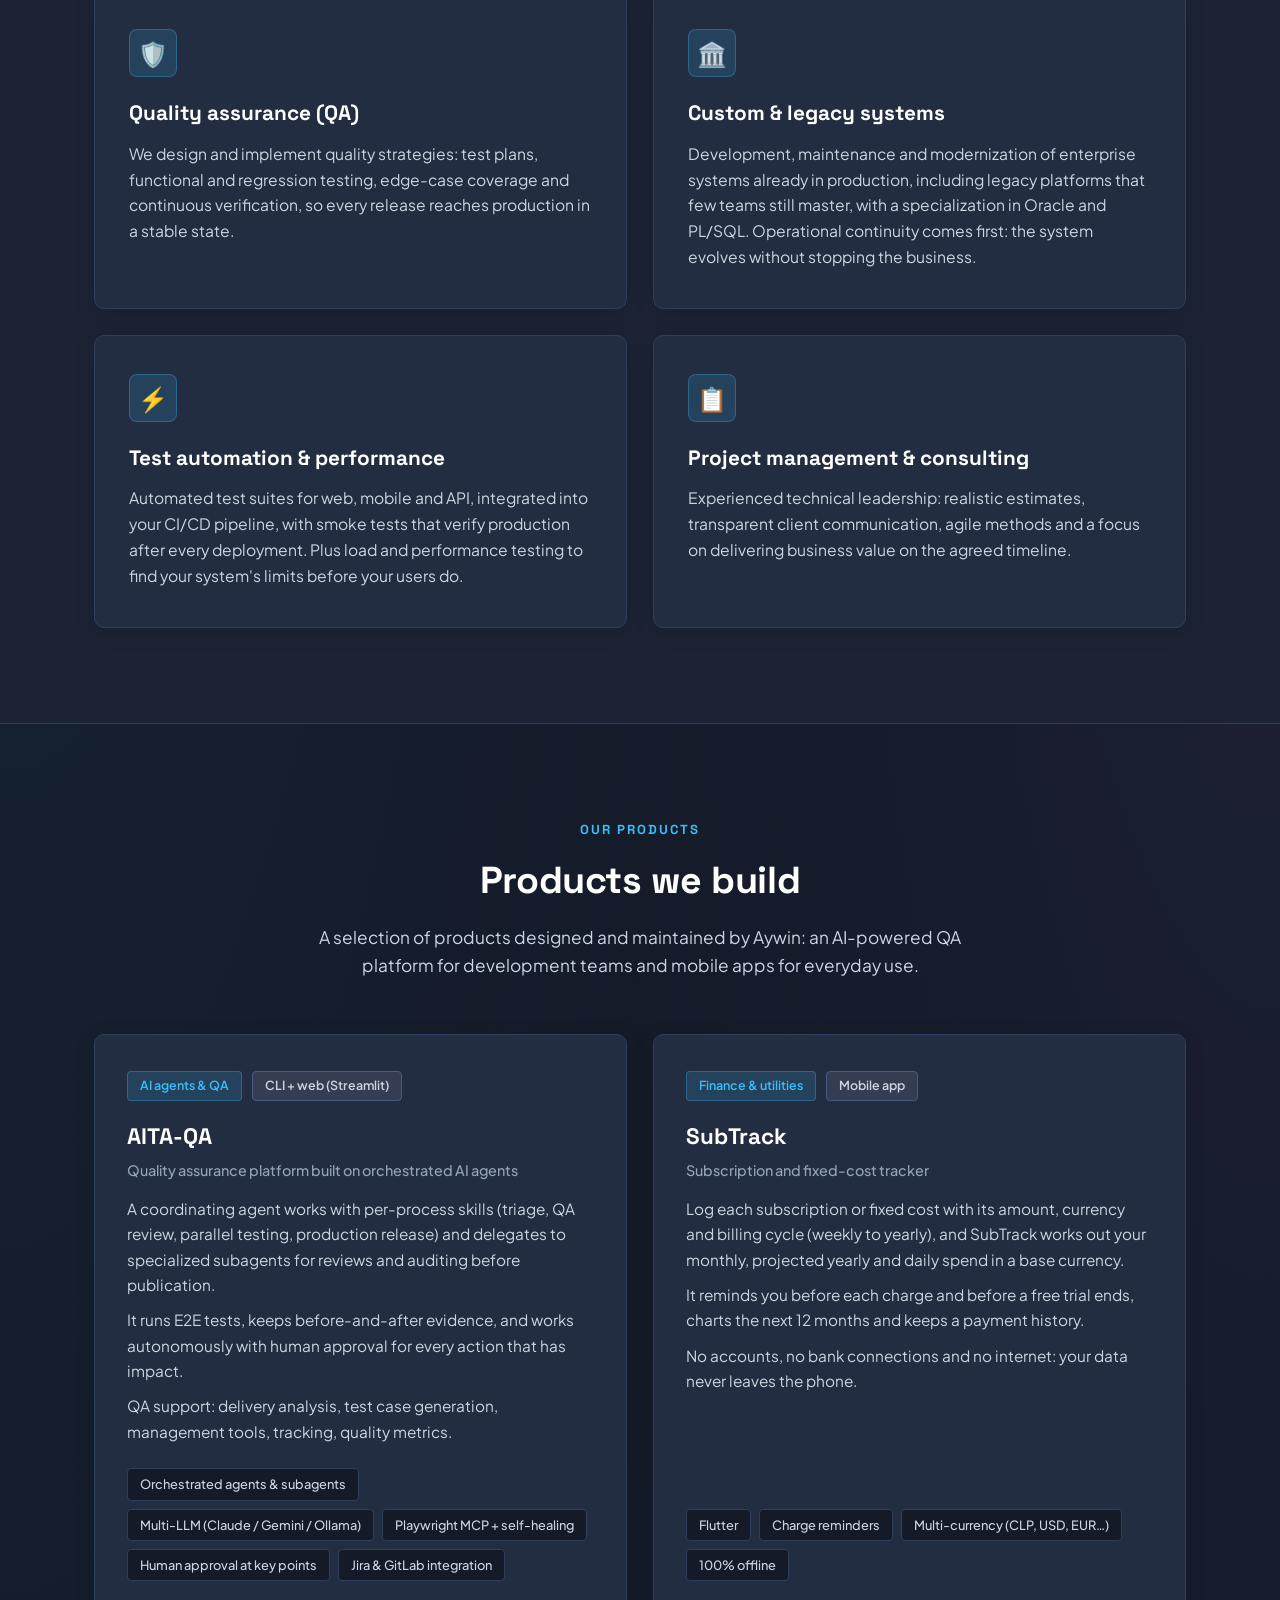
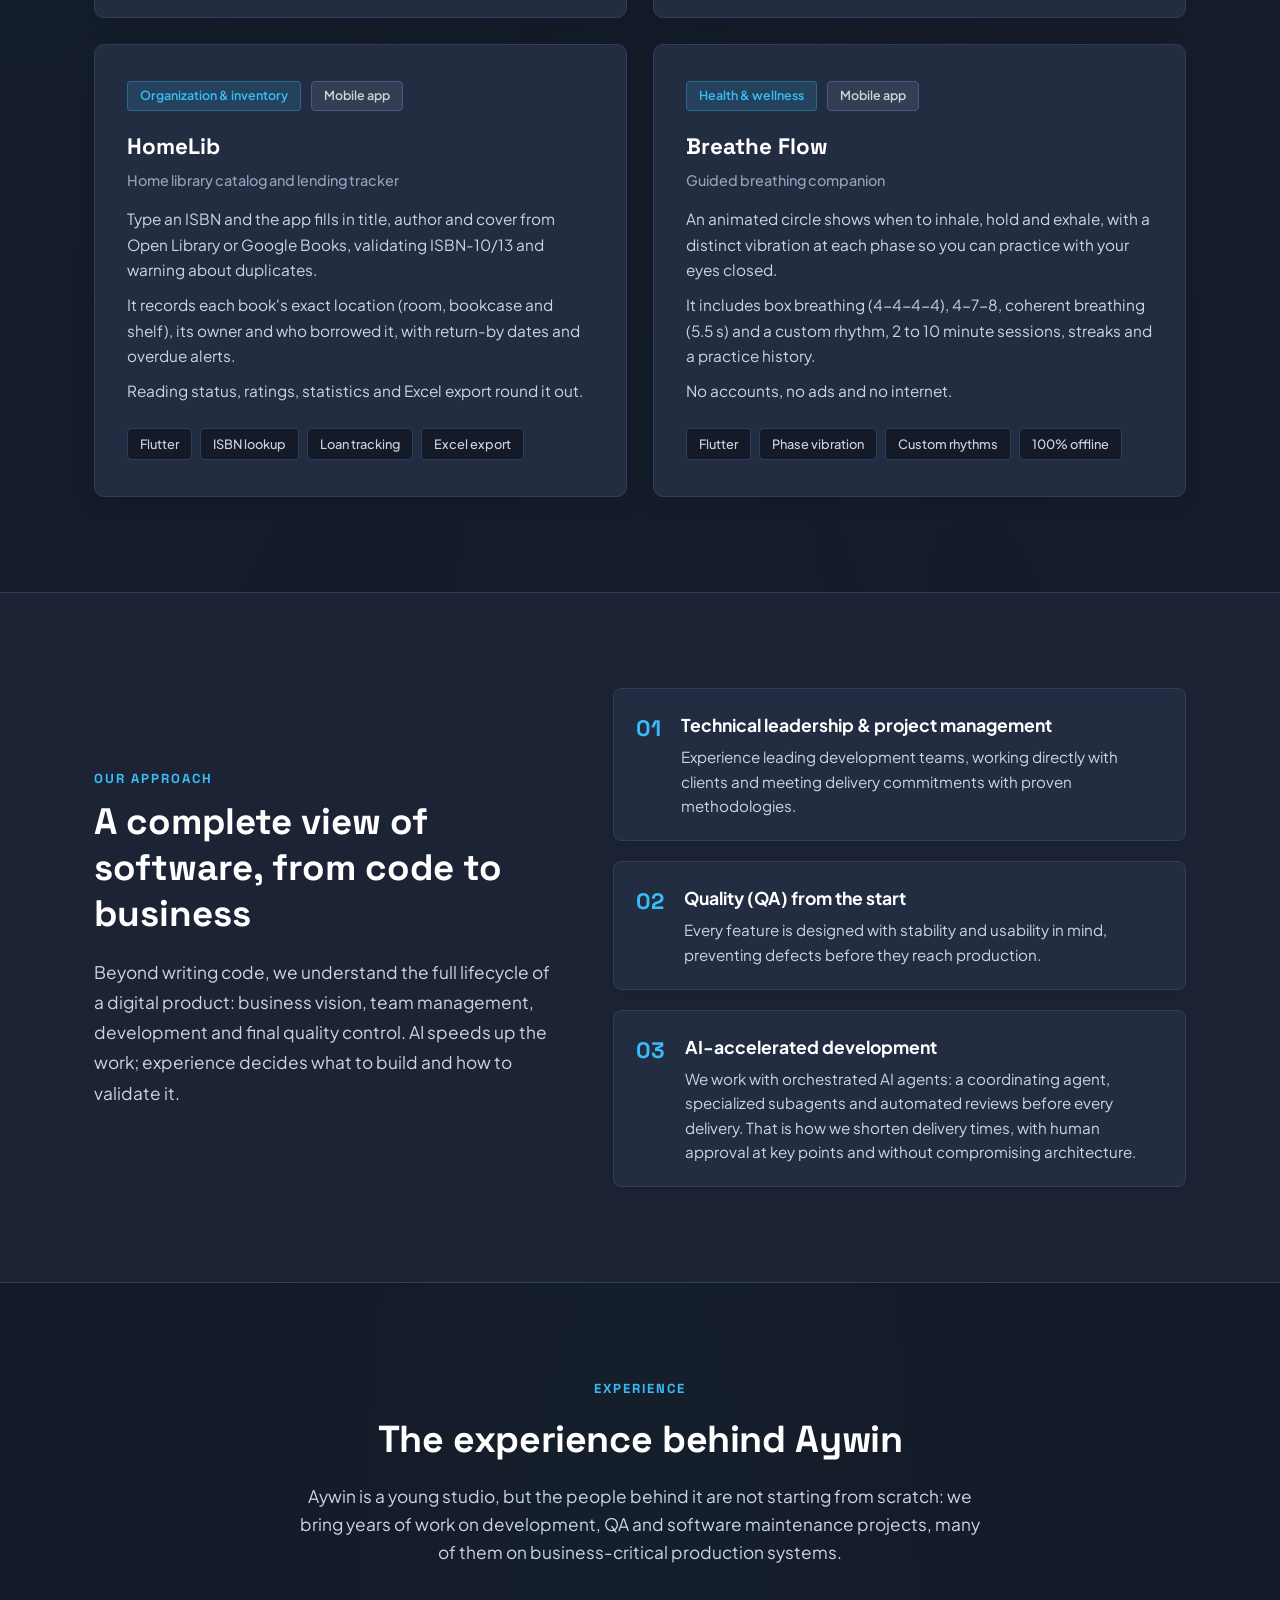
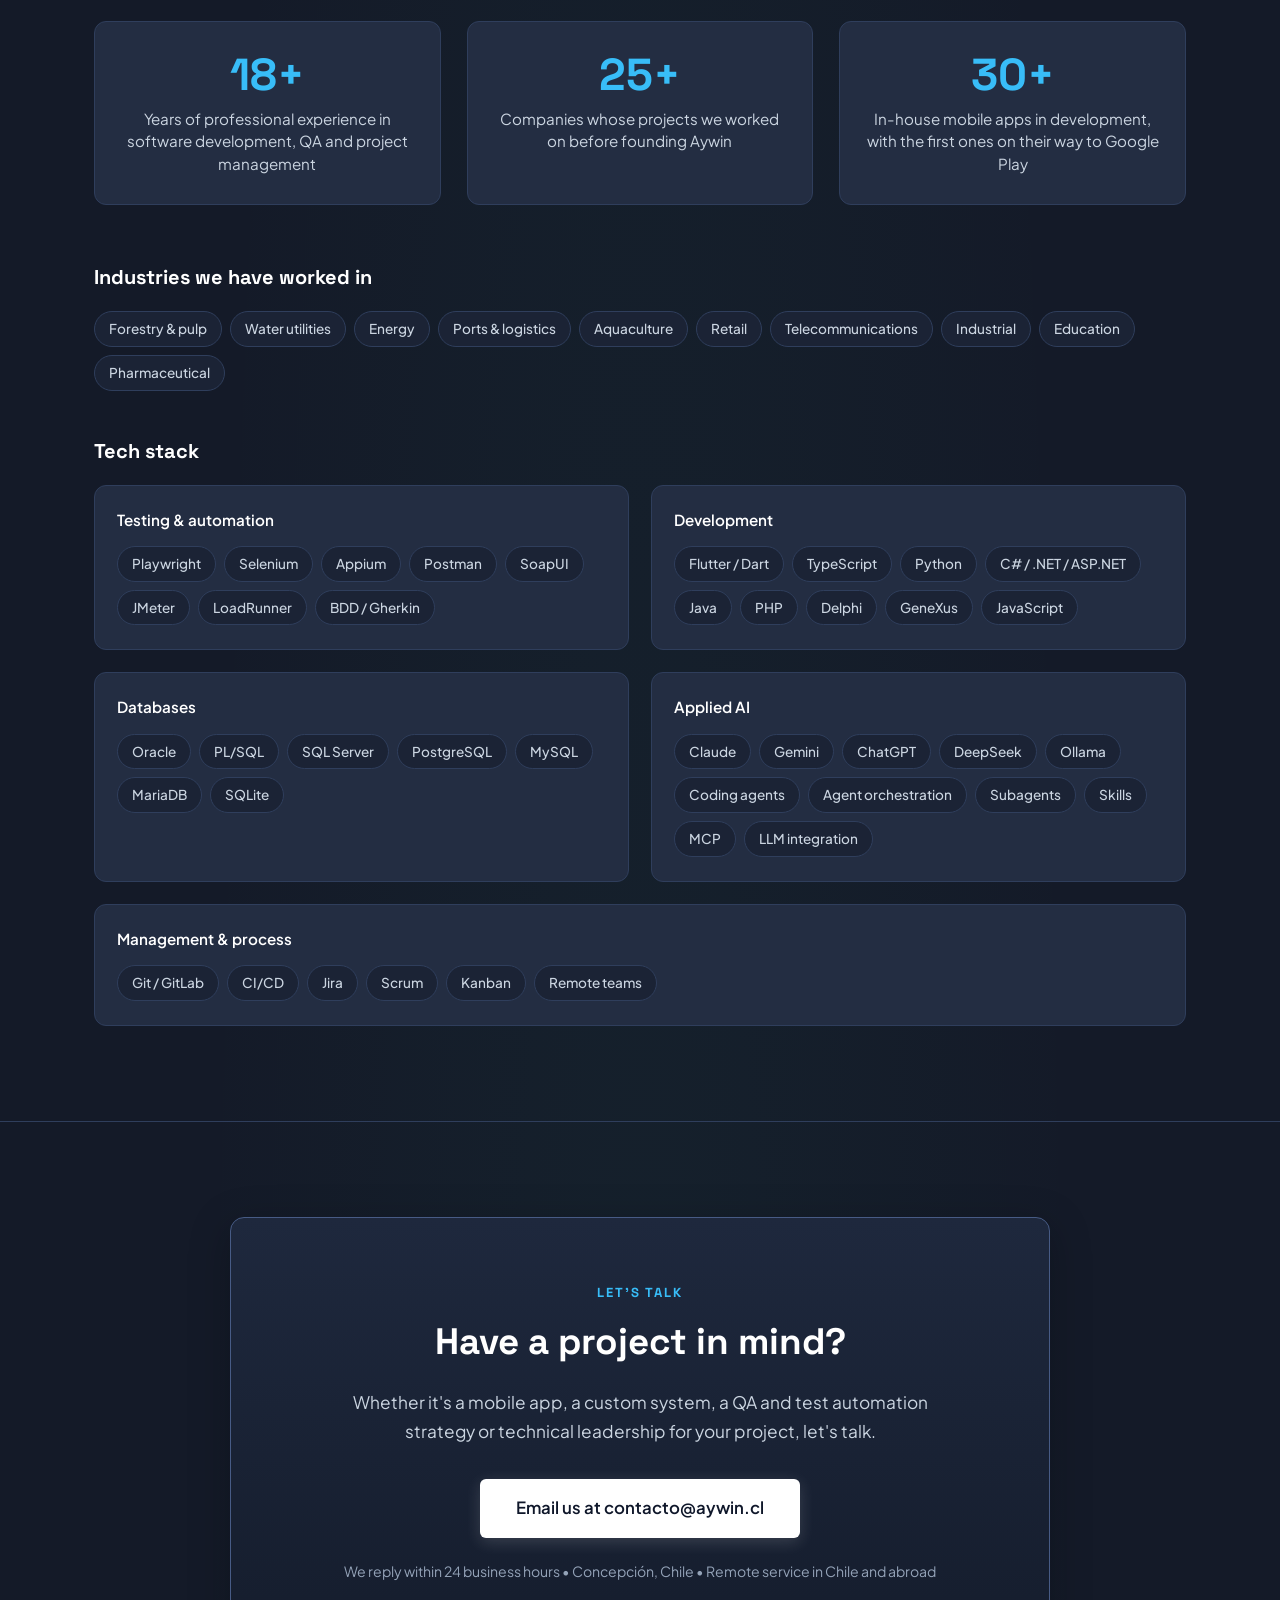
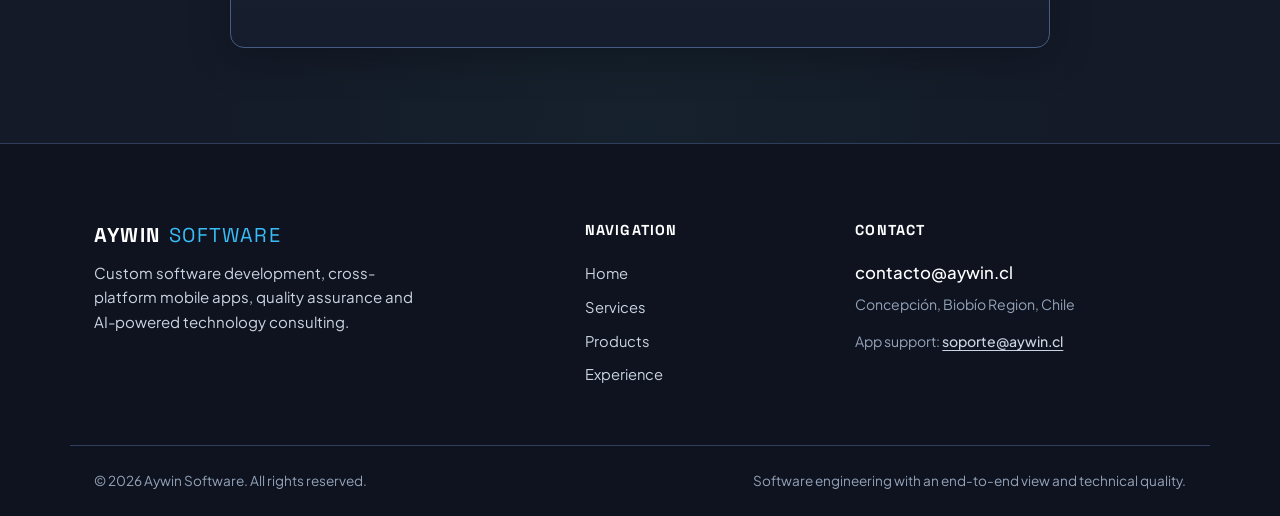
==== commit d0652b86: "Remove privacy policy link from footer Policies stay published at their direct URLs (used by Google " ====
--- a/en/index.html
+++ b/en/index.html
@@ -97,7 +97,7 @@
     <link rel="icon" type="image/svg+xml" href="/favicon.svg">
     <link rel="apple-touch-icon" href="/apple-touch-icon.png">
     <link rel="stylesheet" href="/styles.css?v=1.7">
-    <script src="/i18n.js?v=1.14" defer></script>
+    <script src="/i18n.js?v=1.15" defer></script>
 </head>
 <body>
 
@@ -471,7 +471,6 @@
                 <p><a href="mailto:contacto@aywin.cl">contacto@aywin.cl</a></p>
                 <p class="location-text" data-i18n="footer.location">Concepción, Biobío Region, Chile</p>
                 <p class="footer-support"><span data-i18n="footer.support">App support:</span> <a href="mailto:soporte@aywin.cl">soporte@aywin.cl</a></p>
-                <p class="footer-support"><a href="/privacy.html" data-i18n="footer.privacy">App privacy policies</a></p>
             </div>
         </div>
         <div class="footer-bottom">
